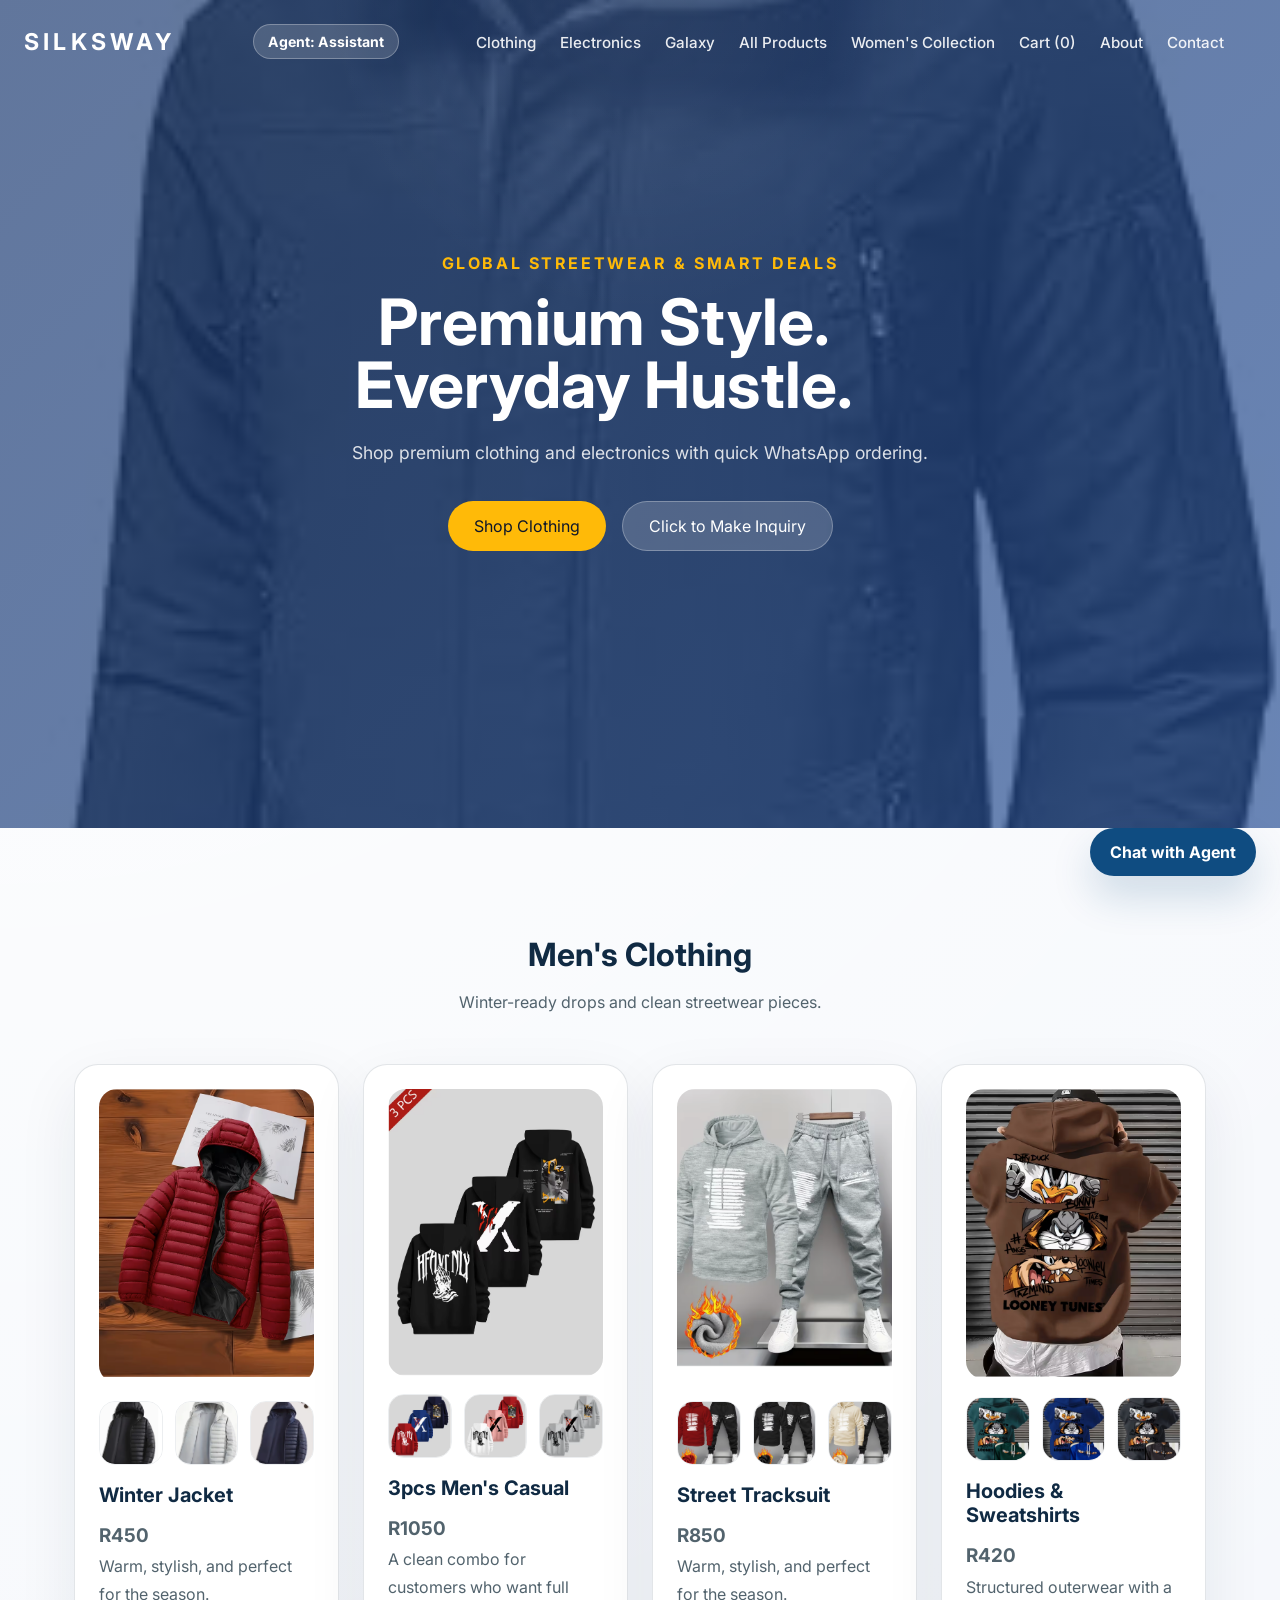
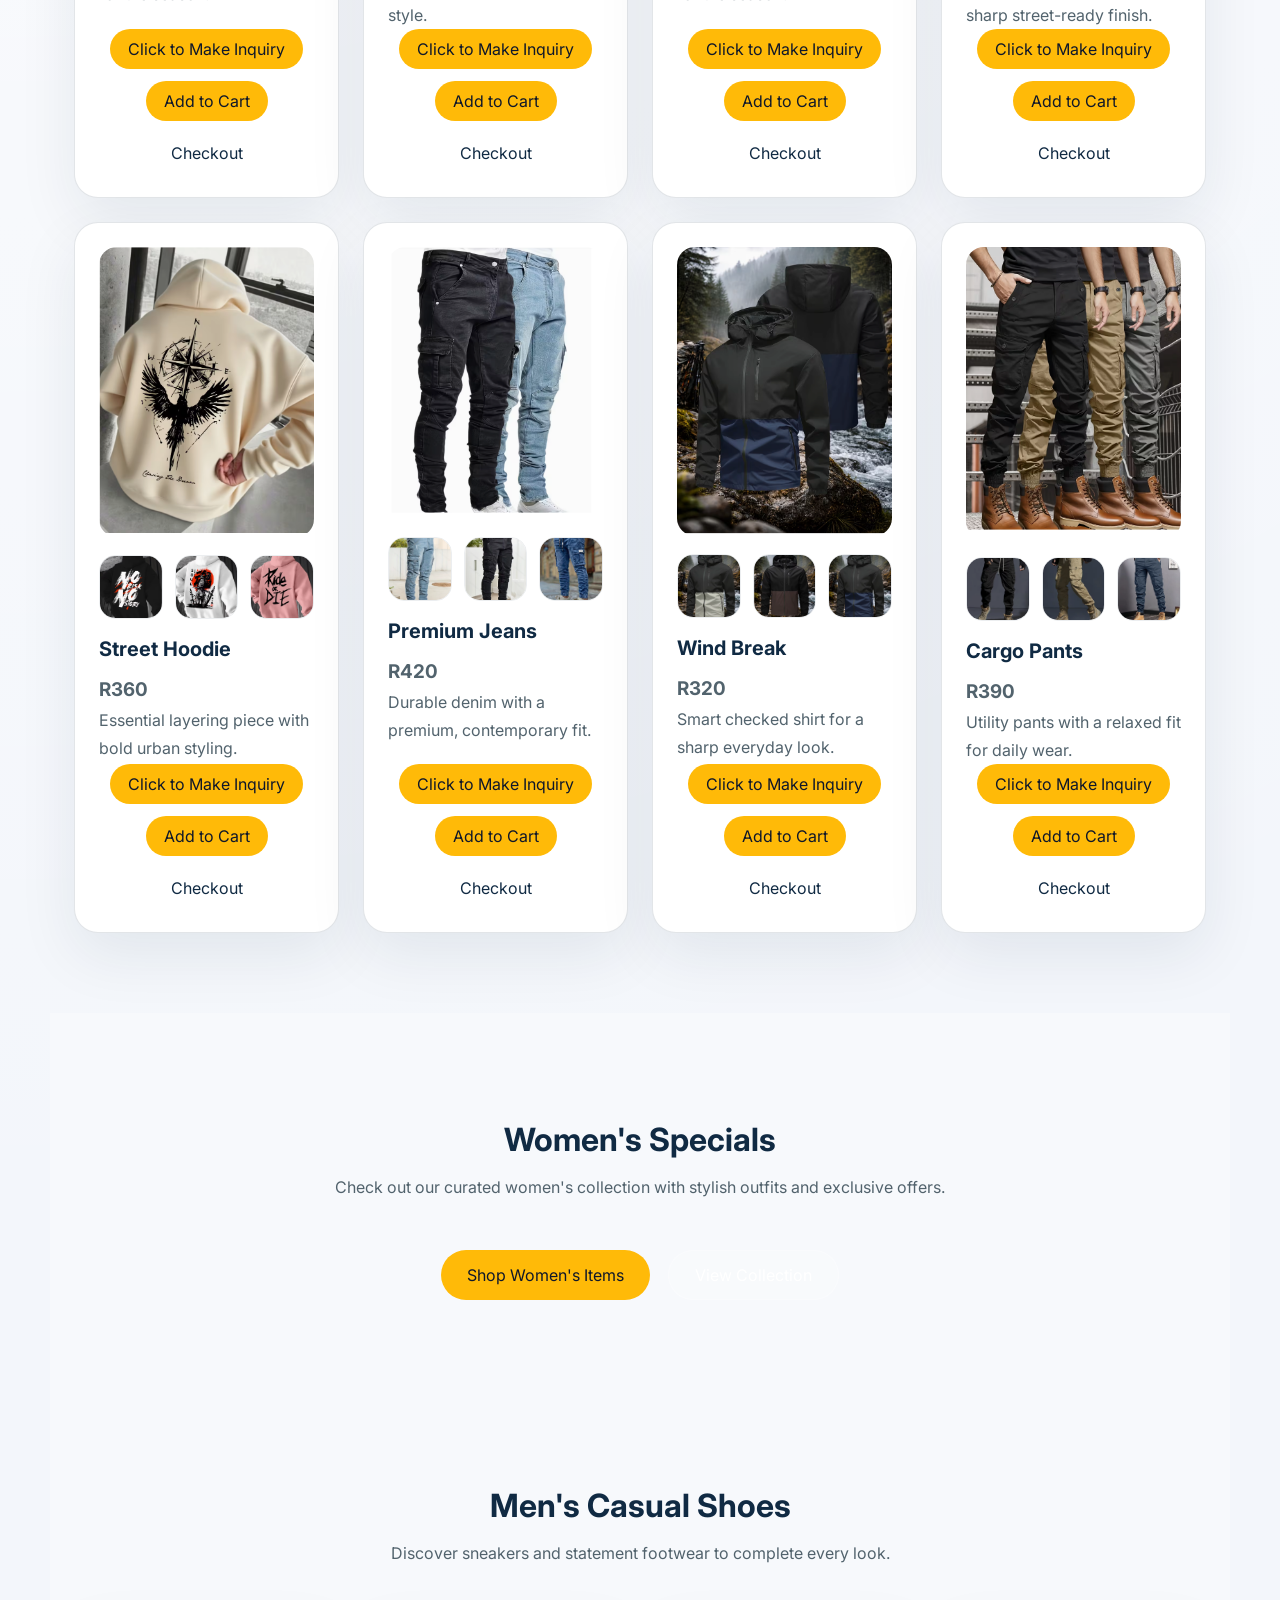
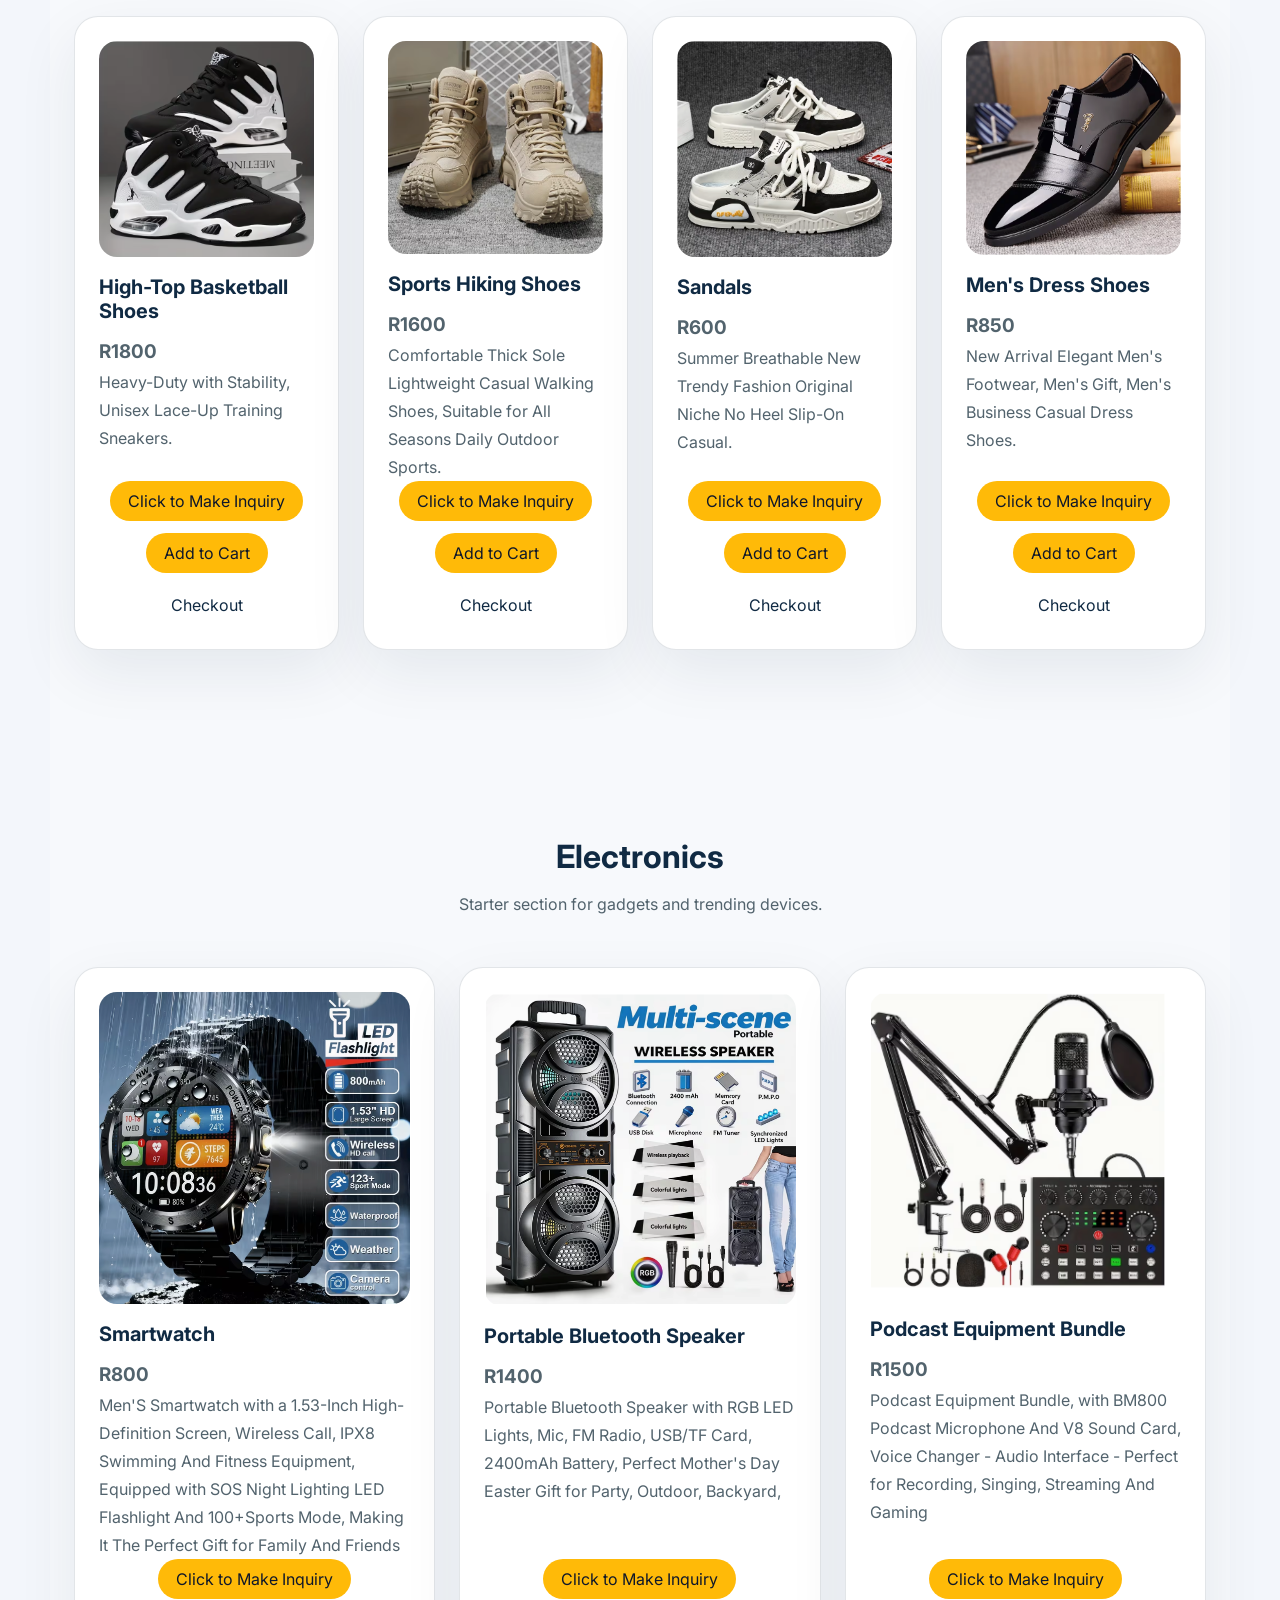
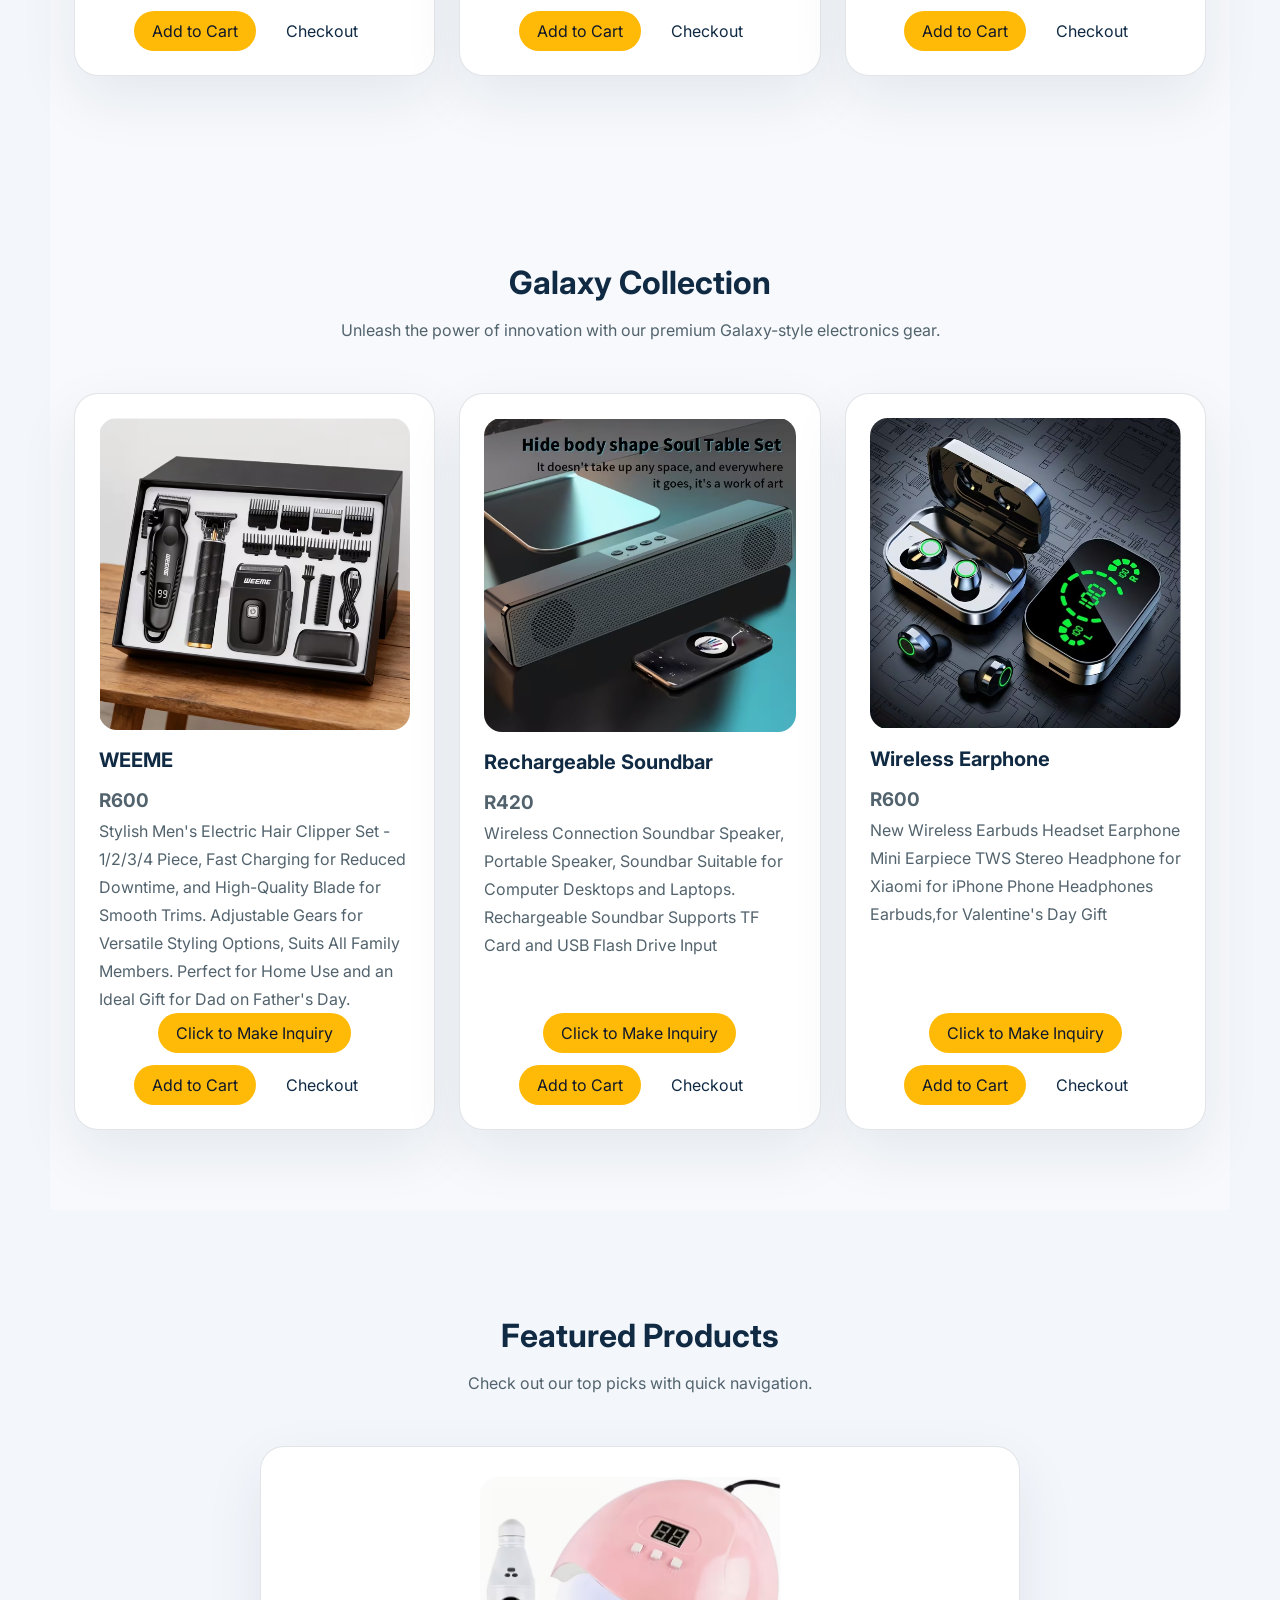
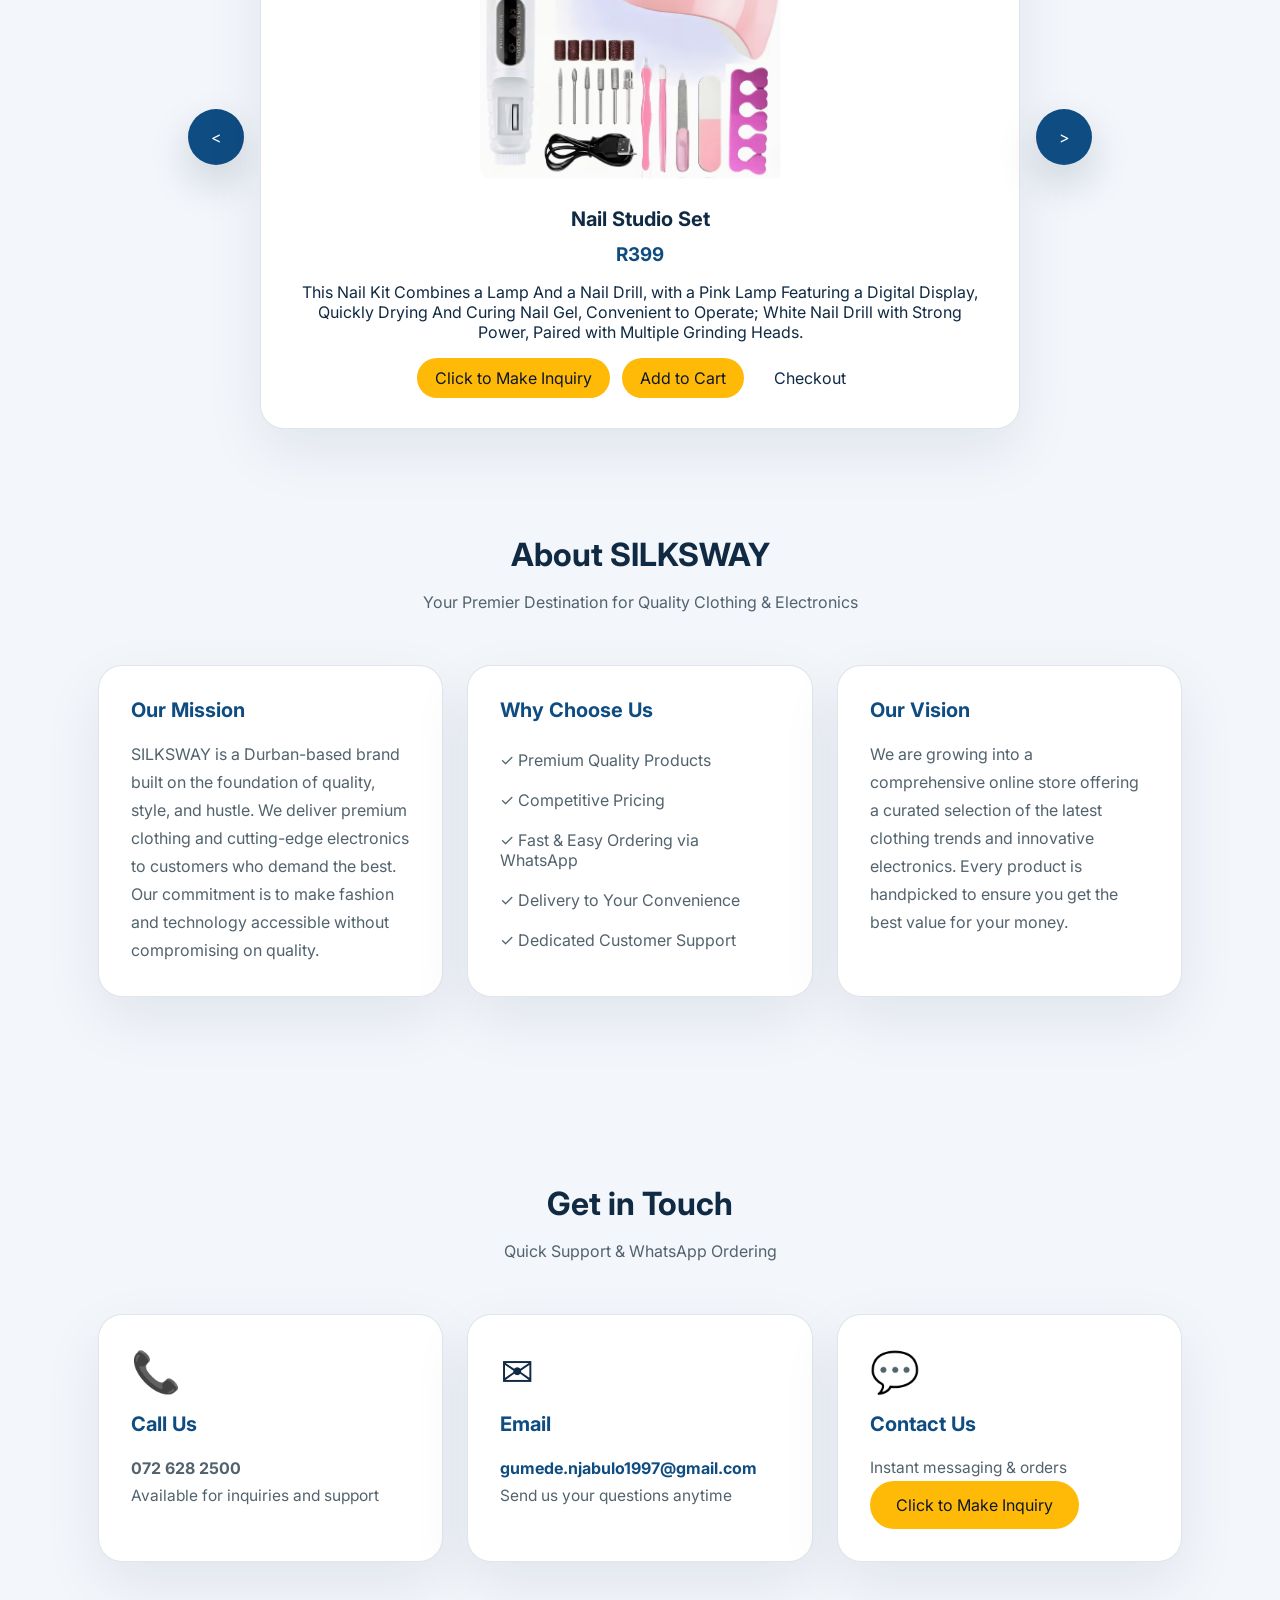
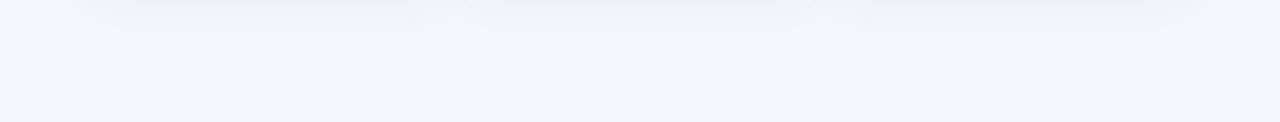
==== index.html @ df09e984 "dd" ====
<!DOCTYPE html>
<html lang="en">
<head>
  <meta charset="UTF-8" />
  <meta name="viewport" content="width=device-width, initial-scale=1.0" />
  <title>SILKSWAY | Clothing & Electronics</title>
  <link rel="stylesheet" href="styles.css" />
  <!-- Optional: Google Fonts for a modern look -->
  <link href="https://fonts.googleapis.com/css2?family=Inter:wght@400;600&display=swap" rel="stylesheet" />
</head>
<body>
<!-- Header / Hero Section -->
<header class="hero">
  <nav class="nav" aria-label="Main Navigation">
    <div class="logo" aria-label="SILKSWAY">SILKSWAY</div>
    <div class="agent-badge">Agent: Assistant</div>
    <button class="hamburger" aria-label="Toggle navigation menu">
      <span class="bar"></span>
      <span class="bar"></span>
      <span class="bar"></span>
    </button>
    <ul class="nav-links">
      <li><a href="#clothing">Clothing</a></li>
      <li><a href="#electronics">Electronics</a></li>
      <li><a href="#galaxy">Galaxy</a></li>
      <li><a href="#products">All Products</a></li>
      <li><a href="women.html">Women's Collection</a></li>
      <li><a href="checkout.html">Cart (<span id="cartNavCount">0</span>)</a></li>
      <li><a href="#about">About</a></li>
      <li><a href="#contact">Contact</a></li>
    </ul>
  </nav>

  <div class="hero-content">
    <p class="tag">Global Streetwear &amp; Smart Deals</p>
    <h1 class="headline">Premium Style. Everyday Hustle.</h1>
    <p class="subheading">
      Shop premium clothing and electronics with quick WhatsApp ordering.
    </p>
    <div class="cta-buttons">
      <a class="btn primary" href="#clothing">Shop Clothing</a>
      <a class="btn secondary" href="inquiry.html?general=true" target="_blank" rel="noopener noreferrer">Click to Make Inquiry</a>
    </div>
  </div>
</header>

  <!-- Clothing Section -->
  <section class="section" id="clothing">
    <div class="section-head">
      <h2>Men's Clothing</h2>
      <p>Winter-ready drops and clean streetwear pieces.</p>
    </div>





    <div class="grid">
      <!-- Product Card 1 -->
      <article class="card">
        <div class="image-gallery">
          <img id="mainImage1" src="img/j1.png" alt="Winter Jacket" class="main-img" />
          <div class="thumbnails">
          <img src="img/j2.png" alt="Thumbnail 2" onmouseenter="setMainImageOnHover('mainImage1', 'img/j2.png')">
          <img src="img/j4.png" alt="Thumbnail 1" onmouseenter="setMainImageOnHover('mainImage1', 'img/j4.png')">
          <img src="img/j3.png" alt="Thumbnail 3" onmouseenter="setMainImageOnHover('mainImage1', 'img/j3.png')">
          </div>
        </div>
        <h3>Winter Jacket</h3>
        <p class="price">R450</p>
        <p>Warm, stylish, and perfect for the season.</p>
        <div class="card-actions">
          <button class="btn primary small" onclick="window.open('inquiry.html?price=450&product=Winter Jacket', '_blank')">Click to Make Inquiry</button>
          <a class="btn pay small" href="checkout.html">Checkout</a>
        </div>
      </article>


      <!-- Product Card 2 -->
      <article class="card">
        <div class="image-gallery">
          <img id="mainImage2" src="img/pc1.png" alt="Winter Jacket" class="main-img" />
          <div class="thumbnails">
           <img src="img/pc2.png" alt="Thumbnail 1" onmouseenter="setMainImageOnHover('mainImage2', 'img/pc2.png')">
          <img src="img/pc3.png" alt="Thumbnail 2" onmouseenter="setMainImageOnHover('mainImage2', 'img/pc3.png')">
          <img src="img/pc4.png" alt="Thumbnail 3" onmouseenter="setMainImageOnHover('mainImage2', 'img/pc4.png')">
          </div>
        </div>
        <h3>3pcs Men's Casual</h3>
        <p class="price">R1050</p>
        <p>A clean combo for customers who want full style.</p>
        <div class="card-actions">
          <button class="btn primary small" onclick="window.open('inquiry.html?price=1050&product=3pcs Men\'s Casual Fashion Streetwear Printed Hooded Sweatshirt', '_blank')">Click to Make Inquiry</button>
          <a class="btn pay small" href="checkout.html">Checkout</a>
        </div>
      </article>



        <!-- Product Card 3 -->
      <article class="card">
        <div class="image-gallery">
          <img id="mainImage3" src="img/17.png" alt="Winter Jacket" class="main-img" />
          <div class="thumbnails">
             <img src="img/18.png" alt="Thumbnail 1" onmouseenter="setMainImageOnHover('mainImage3', 'img/18.png')">
          <img src="img/19.png" alt="Thumbnail 2" onmouseenter="setMainImageOnHover('mainImage3', 'img/19.png')">
          <img src="img/20.png" alt="Thumbnail 3" onmouseenter="setMainImageOnHover('mainImage3', 'img/20.png')">
          </div>
        </div>
        <h3>Street Tracksuit</h3>
        <p class="price">R850</p>
        <p>Warm, stylish, and perfect for the season.</p>
        <div class="card-actions">
          <button class="btn primary small" onclick="window.open('inquiry.html?price=850&product=Street Tracksuit', '_blank')">Click to Make Inquiry</button>
          <a class="btn pay small" href="checkout.html">Checkout</a>
        </div>
      </article>

      <!-- Product Card 4 -->
      <article class="card">
        <div class="image-gallery">
          <img id="mainImage4" src="img/sw1.png" alt="Denim Jacket" class="main-img" />
          <div class="thumbnails">
            <img src="img/sw2.png" alt="Thumbnail 1" onmouseenter="setMainImageOnHover('mainImage4', 'img/sw2.png')">
            <img src="img/sw3.png" alt="Thumbnail 2" onmouseenter="setMainImageOnHover('mainImage4', 'img/sw3.png')">
            <img src="img/sw4.png" alt="Thumbnail 3" onmouseenter="setMainImageOnHover('mainImage4', 'img/sw4.png')">
          </div>
        </div>
        <h3>Hoodies & Sweatshirts</h3>
        <p class="price">R420</p>
        <p>Structured outerwear with a sharp street-ready finish.</p>
        <div class="card-actions">
          <button class="btn primary small" onclick="window.open('inquiry.html?price=420&product=Hoodies & Sweatshirts', '_blank')">Click to Make Inquiry</button>
          <a class="btn pay small" href="checkout.html">Checkout</a>
        </div>
      </article>

      <!-- Product Card 5 -->
      <article class="card">
        <div class="image-gallery">
          <img id="mainImage5" src="img/die1.png" alt="Street Hoodie" class="main-img" />
          <div class="thumbnails">
            <img src="img/die2.png" alt="Thumbnail 1" onmouseenter="setMainImageOnHover('mainImage5', 'img/die2.png')">
            <img src="img/die3.png" alt="Thumbnail 2" onmouseenter="setMainImageOnHover('mainImage5', 'img/die3.png')">
            <img src="img/die4.png" alt="Thumbnail 3" onmouseenter="setMainImageOnHover('mainImage5', 'img/die4.png')">
          </div>
        </div>
        <h3>Street Hoodie</h3>
        <p class="price">R360</p>
        <p>Essential layering piece with bold urban styling.</p>
        <div class="card-actions">
          <button class="btn primary small" onclick="window.open('inquiry.html?price=360&product=Street Hoodie', '_blank')">Click to Make Inquiry</button>
          <a class="btn pay small" href="checkout.html">Checkout</a>
        </div>
      </article>

      <!-- Product Card 6 -->
      <article class="card">
        <div class="image-gallery">
          <img id="mainImage6" src="img/p1.png" alt="Premium Jeans" class="main-img" />
          <div class="thumbnails">
            <img src="img/p2.png" alt="Thumbnail 1" onmouseenter="setMainImageOnHover('mainImage6', 'img/p2.png')">
            <img src="img/p3.png" alt="Thumbnail 2" onmouseenter="setMainImageOnHover('mainImage6', 'img/p3.png')">
            <img src="img/p4.png" alt="Thumbnail 3" onmouseenter="setMainImageOnHover('mainImage6', 'img/p4.png')">
          </div>
        </div>
        <h3>Premium Jeans</h3>
        <p class="price">R420</p>
        <p>Durable denim with a premium, contemporary fit.</p>
        <div class="card-actions">
          <button class="btn primary small" onclick="window.open('inquiry.html?price=420&product=Premium Jeans', '_blank')">Click to Make Inquiry</button>
          <a class="btn pay small" href="checkout.html">Checkout</a>
        </div>
      </article>

      <!-- Product Card 7 -->
      <article class="card">
        <div class="image-gallery">
          <img id="mainImage7" src="img/wind1.png" alt="Checked Shirt" class="main-img" />
          <div class="thumbnails">
            <img src="img/wind2.png" alt="Thumbnail 1" onmouseenter="setMainImageOnHover('mainImage7', 'img/wind2.png')">
            <img src="img/wind3.png" alt="Thumbnail 2" onmouseenter="setMainImageOnHover('mainImage7', 'img/wind3.png')">
            <img src="img/wind4.png" alt="Thumbnail 3" onmouseenter="setMainImageOnHover('mainImage7', 'img/wind4.png')">
          </div>
        </div>
        <h3>Wind Break</h3>
        <p class="price">R320</p>
        <p>Smart checked shirt for a sharp everyday look.</p>
        <div class="card-actions">
          <button class="btn primary small" onclick="window.open('inquiry.html?price=320&product=Checked Shirt', '_blank')">Click to Make Inquiry</button>
          <a class="btn pay small" href="checkout.html">Checkout</a>
        </div>
      </article>

      <!-- Product Card 8 -->
      <article class="card">
        <div class="image-gallery">
          <img id="mainImage8" src="img/c1.png" alt="Cargo Pants" class="main-img" />
          <div class="thumbnails">
            <img src="img/c2.png" alt="Thumbnail 1" onmouseenter="setMainImageOnHover('mainImage8', 'img/c2.png')">
            <img src="img/c3.png" alt="Thumbnail 2" onmouseenter="setMainImageOnHover('mainImage8', 'img/c3.png')">
            <img src="img/c4.png" alt="Thumbnail 3" onmouseenter="setMainImageOnHover('mainImage8', 'img/c4.png')">
          </div>
        </div>
        <h3>Cargo Pants</h3>
        <p class="price">R390</p>
        <p>Utility pants with a relaxed fit for daily wear.</p>
        <div class="card-actions">
          <button class="btn primary small" onclick="window.open('inquiry.html?price=390&product=Cargo Pants', '_blank')">Click to Make Inquiry</button>
          <a class="btn pay small" href="checkout.html">Checkout</a>
        </div>
      </article>
  </section>







  <section class="section alt" id="women-special">
    <div class="section-head">
      <h2>Women's Specials</h2>
      <p>Check out our curated women's collection with stylish outfits and exclusive offers.</p>
    </div>
    <div class="card-actions" style="justify-content:center; gap:18px;">
      <a class="btn primary" href="women.html">Shop Women's Items</a>
      <a class="btn secondary" href="women.html">View Collection</a>
    </div>
  </section>




  <section class="section alt Men's Casual Shoes-section" id="Men's Casual Shoes">
    <div class="section-head">
      <h2>Men's Casual Shoes</h2>
      <p>Discover sneakers and statement footwear to complete every look.</p>
    </div>

    <div class="grid shoes-grid">
      <article class="card">
        <div class="image-gallery">
          <img src="img/b1.png" alt="High-Top Basketball Shoes" class="main-img" />
        </div>
        <h3>High-Top Basketball Shoes</h3>
        <p class="price">R1800</p>
        <p>Heavy-Duty with Stability, Unisex Lace-Up Training Sneakers.</p>
        <div class="card-actions">
          <button class="btn primary small" onclick="window.open('inquiry.html?price=1800&product=High-Top Basketball Shoes', '_blank')">Click to Make Inquiry</button>
          <a class="btn pay small" href="checkout.html">Checkout</a>
        </div>
      </article>


      

      <article class="card">
        <div class="image-gallery">
          <img src="img/b2.png" alt="Sports Hiking Shoes" class="main-img" />
        </div>
        <h3>Sports Hiking Shoes</h3>
        <p class="price">R1600</p>
        <p>Comfortable Thick Sole Lightweight Casual Walking Shoes, Suitable for All Seasons Daily Outdoor Sports.</p>
        <div class="card-actions">
          <button class="btn primary small" onclick="window.open('inquiry.html?price=1600&product=Sports Hiking Shoes', '_blank')">Click to Make Inquiry</button>
          <a class="btn pay small" href="checkout.html">Checkout</a>
        </div>
      </article>

      <article class="card">
        <div class="image-gallery">
          <img src="img/b4.png" alt="Sandals" class="main-img" />
        </div>
        <h3>Sandals</h3>
        <p class="price">R600</p>
        <p>Summer Breathable New Trendy Fashion Original Niche No Heel Slip-On Casual.</p>
        <div class="card-actions">
          <button class="btn primary small" onclick="window.open('inquiry.html?price=600&product=Sandals', '_blank')">Click to Make Inquiry</button>
          <a class="btn pay small" href="checkout.html">Checkout</a>
        </div>
      </article>

      <article class="card">
        <div class="image-gallery">
          <img src="img/b5.png" alt="Men's Dress Shoes" class="main-img" />
        </div>
        <h3>Men's Dress Shoes</h3>
        <p class="price">R850</p>
        <p>New Arrival Elegant Men's Footwear, Men's Gift, Men's Business Casual Dress Shoes.</p>
        <div class="card-actions">
          <button class="btn primary small" onclick="window.open('inquiry.html?price=850&product=Mens Dress Shoes', '_blank')">Click to Make Inquiry</button>
          <a class="btn pay small" href="checkout.html">Checkout</a>
        </div>
      </article>
    </div>
  </section>



  <!-- Electronics Section -->
  <section class="section alt" id="electronics">
    <div class="section-head">
      <h2>Electronics</h2>
      <p>Starter section for gadgets and trending devices.</p>
    </div>


    
    <div class="grid">
      <!-- Card 1 -->
      <article class="card">
        <div class="image" role="button" aria-label="Smart Watch" onclick="openModal('img/watch.jpg')">
          <img src="img/53.png" alt="Smart Watch" />
        </div>
        <h3>Smartwatch </h3>
        <p class="price">R800</p>
        <p>Men'S Smartwatch with a 1.53-Inch High-Definition Screen, Wireless Call, IPX8 Swimming And Fitness Equipment, Equipped with SOS Night Lighting LED Flashlight And 100+Sports Mode, Making It The Perfect Gift for Family And Friends</p>
        <div class="card-actions">
          <button class="btn primary small" onclick="window.open('inquiry.html?price=800&product=Smartwatch', '_blank')">Click to Make Inquiry</button>
          <a class="btn pay small" href="checkout.html">Checkout</a>
        </div>
      </article>



      <!-- Card 2 -->
      <article class="card">
        <div class="image" role="button" aria-label="Bluetooth Speaker" onclick="openModal('img/speaker.jpg')">
          <img src="img/54.png" alt="Bluetooth Speaker" />
        </div>
        <h3>Portable Bluetooth Speaker</h3>
        <p class="price">R1400</p>
        <p>Portable Bluetooth Speaker with RGB LED Lights, Mic, FM Radio, USB/TF Card, 2400mAh Battery, Perfect Mother's Day Easter Gift for Party, Outdoor, Backyard,</p>
        <div class="card-actions">
          <button class="btn primary small" onclick="window.open('inquiry.html?price=1400&product=Portable Bluetooth Speaker', '_blank')">Click to Make Inquiry</button>
          <a class="btn pay small" href="checkout.html">Checkout</a>
        </div>
      </article>


      <!-- Card 3 -->
      <article class="card">
        <div class="image" role="button" aria-label="Wireless Earbuds" onclick="openModal('img/earbuds.jpg')">
          <img src="img/55.png" alt="Wireless Earbuds" />
        </div>
        <h3>Podcast Equipment Bundle</h3>
        <p class="price">R1500</p>
        <p>Podcast Equipment Bundle, with BM800 Podcast Microphone And V8 Sound Card, Voice Changer - Audio Interface - Perfect for Recording, Singing, Streaming And Gaming</p>
        <div class="card-actions">
          <button class="btn primary small" onclick="window.open('inquiry.html?price=1500&product=Podcast Equipment Bundle', '_blank')">Click to Make Inquiry</button>
          <a class="btn pay small" href="checkout.html">Checkout</a>
        </div>
      </article>


    </div>

  </section>




  


  <!-- Galaxy Section -->
  <section class="section alt" id="galaxy">
    <div class="section-head">
      <h2>Galaxy Collection</h2>
      <p>Unleash the power of innovation with our premium Galaxy-style electronics gear.</p>
    </div>


    <div class="grid">
      <article class="card">
        <div class="image" role="button" aria-label="Galaxy Hoodie" onclick="openModal('img/aa.jpg')">
          <img src="img/50.png" alt="Galaxy Hoodie" />
        </div>
        <h3>WEEME</h3>
        <p class="price">R600</p>
        <p>Stylish Men's Electric Hair Clipper Set - 1/2/3/4 Piece, Fast Charging for Reduced Downtime, and High-Quality Blade for Smooth Trims. Adjustable Gears for Versatile Styling Options, Suits All Family Members. Perfect for Home Use and an Ideal Gift for Dad on Father's Day.</p>
        <div class="card-actions">
          <button class="btn primary small" onclick="window.open('inquiry.html?price=600&product=WEEME', '_blank')">Click to Make Inquiry</button>
          <a class="btn pay small" href="checkout.html">Checkout</a>
        </div>
      </article>




      <article class="card">
        <div class="image" role="button" aria-label="Galaxy T-Shirt" onclick="openModal('img/j.jpg')">
          <img src="img/51.png" alt="Galaxy T-Shirt" />
        </div>
        <h3>Rechargeable Soundbar</h3>
        <p class="price">R420</p>
        <p>Wireless Connection Soundbar Speaker, Portable Speaker, Soundbar Suitable for Computer Desktops and Laptops. Rechargeable Soundbar Supports TF Card and USB Flash Drive Input</p>
        <div class="card-actions">
          <button class="btn primary small" onclick="window.open('inquiry.html?price=420&product=Rechargeable Soundbar', '_blank')">Click to Make Inquiry</button>
          <a class="btn pay small" href="checkout.html">Checkout</a>
        </div>
      </article>





      <article class="card">
        <div class="image" role="button" aria-label="Galaxy Cap" onclick="openModal('img/cc.jpg')">
          <img src="img/52.png" alt="Galaxy Cap" />
        </div>
        <h3>Wireless Earphone</h3>
        <p class="price">R600</p>
        <p>New Wireless Earbuds Headset Earphone Mini Earpiece TWS Stereo Headphone for Xiaomi for iPhone Phone Headphones Earbuds,for Valentine's Day Gift</p>
        <div class="card-actions">
          <button class="btn primary small" onclick="window.open('inquiry.html?price=600&product=Wireless Earphone', '_blank')">Click to Make Inquiry</button>
          <a class="btn pay small" href="checkout.html">Checkout</a>
        </div>
      </article>
    </div>
  </section>




  <!-- Featured Products Section -->
  <section class="section" id="products">
    <div class="section-head">
      <h2>Featured Products</h2>
      <p>Check out our top picks with quick navigation.</p>
    </div>

    <div class="carousel">
      <button class="prev-btn">&lt;</button>
      <div class="carousel-container">
        <!-- Product 1 -->
        <div class="carousel-content" data-index="0">
          <img src="img/f1.png" alt="Nail Studio Set" /> 
          <h3>Nail Studio Set</h3>
          <p class="price">R399</p>
          <p>This Nail Kit Combines a Lamp And a Nail Drill, with a Pink Lamp Featuring a Digital Display, Quickly Drying And Curing Nail Gel, Convenient to Operate; White Nail Drill with Strong Power, Paired with Multiple Grinding Heads.</p>
          <div class="card-actions">
            <button class="btn primary small" onclick="window.open('inquiry.html?price=399&product=Nail Studio Set', '_blank')">Click to Make Inquiry</button>
            <button class="btn secondary small add-cart" onclick="addToCart('Nail Studio Set', '399')">Add to Cart</button>
            <a class="btn pay small" href="checkout.html">Checkout</a>
          </div>
        </div>



        <!-- Product 2 -->
        <div class="carousel-content" data-index="1" style="display:none;">
          <img src="img/f2.png" alt="Vlogging Kit" /> 
          <h3>Vlogging Kit</h3>
          <p class="price">R399</p>
          <p>For iPhone, Android with Tripod, 36 LED Light, YouTube Starter Kit with Mini Microphone for Live Stream, Video Calls, Vlogging, YouTube, Instagram TikTok.</p>
          <div class="card-actions">
            <button class="btn primary small" onclick="window.open('inquiry.html?price=399&product=Vlogging Kit', '_blank')">Click to Make Inquiry</button>
            <button class="btn secondary small add-cart" onclick="addToCart('Vlogging Kit', '399')">Add to Cart</button>
            <a class="btn pay small" href="checkout.html">Checkout</a>
          </div>
        </div>




        <!-- Product 3 -->
        <div class="carousel-content" data-index="2" style="display:none;">
          <img src="img/f3.png" alt="Fog Machine" /> 
          <h3>Fog Machine</h3>
          <p class="price">R4500</p>
          <p>600W Professional Fog Machine with LED Spot Light Suitable for Parties, Concerts, Events - High Output Low Voltage Stage Effects Unit, Remote Control Included, Compatible for Theater & Events (No Color)</p>
          <div class="card-actions">
            <button class="btn primary small" onclick="window.open('inquiry.html?price=4500&product=Fog Machine', '_blank')">Click to Make Inquiry</button>
            <button class="btn secondary small add-cart" onclick="addToCart('Fog Machine', '4500')">Add to Cart</button>
            <a class="btn pay small" href="checkout.html">Checkout</a>
          </div>
        </div>


        <!-- Product 4 -->
        <div class="carousel-content" data-index="3" style="display:none;">
          <img src="img/f4.png" alt="VR Helmet" /> 
          <h3>VR Helmet</h3>
          <p class="price">R800</p>
          <p>VR Headset: Mobile Virtual Reality 3D Glasses with Phone Lenses for iPhone & Android Smartphones - Premium VR Helmet, Immersive 3D Experience.</p>
          <div class="card-actions">
            <button class="btn primary small" onclick="window.open('inquiry.html?price=800&product=VR Helmet', '_blank')">Click to Make Inquiry</button>
            <button class="btn secondary small add-cart" onclick="addToCart('VR Helmet', '800')">Add to Cart</button>
            <a class="btn pay small" href="checkout.html">Checkout</a>
          </div>
        </div>

        <!-- Product 5 -->
        <div class="carousel-content" data-index="4" style="display:none;">
          <img src="img/f5.png" alt="Portable Protein Shaker Cup" /> 
          <h3>Portable Protein Shaker Cup</h3>
          <p class="price">R550</p>
          <p>Portable Protein Shaker Cup - Durable PP Material, Ideal for Gym & Outdoor Fitness Enthusiasts, Shaking Cup, Milkshake Maker</p>
          <div class="card-actions">
            <button class="btn primary small" onclick="window.open('inquiry.html?price=550&product=Portable Protein Shaker Cup', '_blank')">Click to Make Inquiry</button>
            <button class="btn secondary small add-cart" onclick="addToCart('Portable Protein Shaker Cup', '550')">Add to Cart</button>
            <a class="btn pay small" href="checkout.html">Checkout</a>
          </div>
        </div>


        <!-- Product 6 -->
        <div class="carousel-content" data-index="5" style="display:none;">
          <img src="img/f6.png" alt="iPhone Case" /> 
          <h3>iPhone Case</h3>
          <p class="price">R350</p>
          <p>1pc Minimalist Letter Collage Frame Soft Phone Case Compatible with Iphone 17 16 15 14 13 12 11 Pro Max AIR 14 15 16E Plus XS XR X 8 7 SE 2020</p>
          <div class="card-actions">
            <button class="btn primary small" onclick="window.open('inquiry.html?price=350&product=iPhone Case', '_blank')">Click to Make Inquiry</button>
            <button class="btn secondary small add-cart" onclick="addToCart('iPhone Case', '350')">Add to Cart</button>
            <a class="btn pay small" href="checkout.html">Checkout</a>
          </div>
        </div>



        <!-- Product 7 -->
        <div class="carousel-content" data-index="6" style="display:none;">
          <img src="img/f7.png" alt="Balaclava" /> 
          <h3>Balaclava</h3>
          <p class="price">R250</p>
          <p>Breathable Mesh Balaclava Camouflage Bike Mask.</p>
          <div class="card-actions">
            <button class="btn primary small" onclick="window.open('inquiry.html?price=250&product=Balaclava', '_blank')">Click to Make Inquiry</button>
            <button class="btn secondary small add-cart" onclick="addToCart('Balaclava', '250')">Add to Cart</button>
            <a class="btn pay small" href="checkout.html">Checkout</a>
          </div>
        </div>



        <!-- Product 8 -->
        <div class="carousel-content" data-index="7" style="display:none;">
          <img src="img/f8.png" alt="Small Square Chest Bag, " /> 
          <h3>Small Square Chest Bag, </h3>
          <p class="price">R250</p>
          <p>Crossbody Bag, Men'S Waist Pack, Shoulder Bag, Running Bag, Night Run Bag, Riding Bag, Fashion Solid Color Easy Versatile Cartoon Print Graffiti Hip-Hop Sports Street Business Casual Easy Bag Travel Vacation Essen.</p>
          <div class="card-actions">
            <button class="btn primary small" onclick="window.open('inquiry.html?price=250&product=Small Square Chest Bag, ', '_blank')">Click to Make Inquiry</button>
            <button class="btn secondary small add-cart" onclick="addToCart('Small Square Chest Bag, ', '250')">Add to Cart</button>
            <a class="btn pay small" href="checkout.html">Checkout</a>
          </div>
        </div>



        <!-- Product 9 -->
        <div class="carousel-content" data-index="8" style="display:none;">
          <img src="img/f9.png" alt="Black Tactical Chest" /> 
          <h3>Black Tactical Chest</h3>
          <p class="price">R600</p>
          <p>Features Adjustable Straps, Various Pockets, Perfect for Running, Hiking, Sports, And Workouts, Safe Storage Compartment | Stylish Black Design | Sturdy Zippered Pockets.</p>
          <div class="card-actions">
            <button class="btn primary small" onclick="window.open('inquiry.html?price=600&product=Black Tactical Chest', '_blank')">Click to Make Inquiry</button>
            <button class="btn secondary small add-cart" onclick="addToCart('Black Tactical Chest', '600')">Add to Cart</button>
            <a class="btn pay small" href="checkout.html">Checkout</a>
          </div>
        </div>





        <!-- Product 10 -->
        <div class="carousel-content" data-index="9" style="display:none;">
          <img src="img/f10.png" alt="Jeans" /> 
          <h3>hats</h3>
          <p class="price">R900</p>
          <p>A Stylish, Brimless with a Vintage Japanese Artistic Design, Featuring Washed, Holes, And Elegant Lettering.</p>
          <div class="card-actions">
            <button class="btn primary small" onclick="window.open('inquiry.html?price=900&product=hats', '_blank')">Click to Make Inquiry</button>
            <button class="btn secondary small add-cart" onclick="addToCart('hats', '900')">Add to Cart</button>
            <a class="btn pay small" href="checkout.html">Checkout</a>
          </div>
        </div>




        <!-- Product 11 -->
        <div class="carousel-content" data-index="10" style="display:none;">
          <img src="img/f11.png" alt="Cap Head Scarf" /> 
          <h3>Cap Head Scarf</h3>
          <p class="price">R250</p>
          <p>Quick Dry Cycling Cap Head Scarf, Hippie Punk Distressed Love Pattern Pirate Cap For Running Outdoor Sports.</p>
          <div class="card-actions">
            <button class="btn primary small" onclick="window.open('inquiry.html?price=250&product=Cap Head Scarf', '_blank')">Click to Make Inquiry</button>
            <button class="btn secondary small add-cart" onclick="addToCart('Cap Head Scarf', '250')">Add to Cart</button>
            <a class="btn pay small" href="checkout.html">Checkout</a>
          </div>
        </div>


        <!-- Product 12 -->
        <div class="carousel-content" data-index="11" style="display:none;">
          <img src="img/f12.png" alt="Fashion Glasses" /> 
          <h3>Fashion Glasses</h3>
          <p class="price">R250</p>
          <p>Unisex Steampunk Fashion Glasses Retro Metal Spring Decoration Round Large Frame Women'S Glasses Men'S Cool Black Hip Hop Party Glasses.</p>
          <div class="card-actions">
            <button class="btn primary small" onclick="window.open('inquiry.html?price=250&product=Fashion Glasses', '_blank')">Click to Make Inquiry</button>
            <button class="btn secondary small add-cart" onclick="addToCart('Fashion Glasses', '250')">Add to Cart</button>
            <a class="btn pay small" href="checkout.html">Checkout</a>
          </div>
        </div>


        <!-- Product 13 -->
        <div class="carousel-content" data-index="12" style="display:none;">
          <img src="img/f13.png" alt="Shorts" /> 
          <h3>Men's Watch</h3>
          <p class="price">R600</p>
          <p>1pc New Hand Sewn Men's Watch, Sporty and Casual, Exquisite Design, Suitable for Gifting to Boyfriends, Easy to Match, Available in Multiple Colors.</p>
          <div class="card-actions">
            <button class="btn primary small" onclick="window.open('inquiry.html?price=600&product=Men\'s Watch', '_blank')">Click to Make Inquiry</button>
            <button class="btn secondary small add-cart" onclick="addToCart('Men\'s Watch', '600')">Add to Cart</button>
            <a class="btn pay small" href="checkout.html">Checkout</a>
          </div>
        </div>
        <!-- Product 14 -->

      </div>
      <button class="next-btn">&gt;</button>
    </div>

    





  

  <!-- About Section -->
  <section class="section" id="about">
    <div class="section-head">
      <h2>About SILKSWAY</h2>
      <p>Your Premier Destination for Quality Clothing & Electronics</p>
    </div>
    <div class="about-content">
      <div class="about-box">
        <h3>Our Mission</h3>
        <p>SILKSWAY is a Durban-based brand built on the foundation of quality, style, and hustle. We deliver premium clothing and cutting-edge electronics to customers who demand the best. Our commitment is to make fashion and technology accessible without compromising on quality.</p>
      </div>
      <div class="about-box">
        <h3>Why Choose Us</h3>
        <ul class="about-list">
          <li>✓ Premium Quality Products</li>
          <li>✓ Competitive Pricing</li>
          <li>✓ Fast & Easy Ordering via WhatsApp</li>
          <li>✓ Delivery to Your Convenience</li>
          <li>✓ Dedicated Customer Support</li>
        </ul>
      </div>
      <div class="about-box">
        <h3>Our Vision</h3>
        <p>We are growing into a comprehensive online store offering a curated selection of the latest clothing trends and innovative electronics. Every product is handpicked to ensure you get the best value for your money.</p>
      </div>
    </div>
  </section>

  <!-- Contact Section -->
  <section class="section contact" id="contact">
    <div class="section-head">
      <h2>Get in Touch</h2>
      <p>Quick Support & WhatsApp Ordering</p>
    </div>
    <div class="contact-content">
      <div class="contact-box">
        <div class="contact-icon">📞</div>
        <h3>Call Us</h3>
        <p class="contact-detail">072 628 2500</p>
        <p class="contact-desc">Available for inquiries and support</p>
      </div>
      <div class="contact-box">
        <div class="contact-icon">✉️</div>
        <h3>Email</h3>
        <p class="contact-detail"><a href="mailto:gumede.njabulo1997@gmail.com">gumede.njabulo1997@gmail.com</a></p>
        <p class="contact-desc">Send us your questions anytime</p>
      </div>
      <div class="contact-box">
        <div class="contact-icon">💬</div>
        <h3>Contact Us</h3>
        <p class="contact-desc">Instant messaging & orders</p>
        <a class="btn primary" href="inquiry.html" target="_blank" rel="noopener noreferrer">Click to Make Inquiry</a>
      </div>
    </div>
  </section>

  <!-- Payment Modal -->
  <div id="paymentModal" class="modal hidden" role="dialog" aria-modal="true" aria-labelledby="paymentModalLabel">
    <div class="modal-card">
      <h3 id="paymentModalLabel">Payment Setup Placeholder</h3>
      <p id="paymentText"></p>
      <p>This button is ready for PayFast, EFT, or Cash on Delivery integration. We can connect the real payment gateway next.</p>
      <button class="btn secondary small" onclick="closePaymentInfo()">Close</button>
    </div>
  </div>

  <script src="script.js"></script>
  <div class="chat-widget" aria-label="Agent chat">
    <button type="button" class="chat-toggle-btn" aria-label="Open chat with assistant">Chat with Agent</button>
    <div class="chat-panel hidden" role="dialog" aria-modal="true" aria-label="Assistant chat">
      <div class="chat-header">
        <div>
          <span class="chat-title">Agent: Assistant</span>
          <span class="chat-subtitle">Ask me about the store, products, orders, or payment.</span>
        </div>
        <button type="button" class="chat-close-btn" aria-label="Close chat">×</button>
      </div>
      <div class="chat-messages" id="chatMessages" role="log" aria-live="polite"></div>
      <form id="chatForm" class="chat-form">
        <input id="chatInput" class="chat-input" type="text" placeholder="Ask the assistant..." aria-label="Type a message" required />
        <button type="submit" class="btn primary chat-send-btn">Send</button>
      </form>
    </div>
  </div>
</body>
</html>
---- styles.css ----
@import url('https://fonts.googleapis.com/css2?family=Inter:wght@400;500;600;700&display=swap');

:root {
  color-scheme: light;
  font-family: 'Inter', system-ui, sans-serif;
  color: #102a43;
  background: #f3f6fb;
  --surface: #ffffff;
  --surface-muted: #f7f9fc;
  --text-primary: #102a43;
  --text-secondary: #52636d;
  --accent: #0f4c81;
  --accent-soft: #eaf3ff;
  --accent-strong: #ffba08;
  --border: rgba(16, 42, 67, 0.12);
  --radius: 24px;
  --shadow: 0 22px 60px rgba(16, 42, 67, 0.08);
}

* {
  box-sizing: border-box;
}

html {
  scroll-behavior: smooth;
}

body {
  margin: 0;
  min-height: 100vh;
  font-family: inherit;
  color: var(--text-primary);
  background: radial-gradient(circle at top left, rgba(255, 255, 255, 0.9), transparent 35%), #f3f6fb;
}

img {
  display: block;
  max-width: 100%;
}

a {
  color: inherit;
  text-decoration: none;
}

button,
input,
select,
textarea {
  font: inherit;
}

header.hero {
  position: relative;
  min-height: 92vh;
  display: flex;
  align-items: center;
  justify-content: center;
  padding: 40px 24px 80px;
  background: linear-gradient(180deg, rgba(15, 32, 71, 0.82), rgba(15, 32, 71, 0.72)), url('img/aa.jpg') center/cover no-repeat;
  color: #fff;
}

header.hero::before {
  content: '';
  position: absolute;
  inset: 0;
  background: radial-gradient(circle at top center, rgba(255, 255, 255, 0.08), transparent 30%);
}

nav.nav {
  position: absolute;
  inset: 24px auto auto 24px;
  display: flex;
  justify-content: space-between;
  align-items: center;
  width: calc(100% - 48px);
  max-width: 1200px;
  z-index: 2;
}

.logo {
  font-size: 1.45rem;
  font-weight: 700;
  letter-spacing: 0.18em;
  text-transform: uppercase;
  color: #fff;
}

.agent-badge {
  display: inline-flex;
  align-items: center;
  gap: 0.5rem;
  padding: 8px 14px;
  border-radius: 999px;
  background: rgba(255, 255, 255, 0.16);
  color: #fff;
  font-size: 0.88rem;
  font-weight: 700;
  border: 1px solid rgba(255, 255, 255, 0.28);
}

.agent-badge.light {
  background: #fff;
  color: #102a43;
  border-color: rgba(16, 42, 67, 0.12);
}

.chat-widget {
  position: fixed;
  right: 24px;
  bottom: 24px;
  z-index: 9999;
  font-family: inherit;
}

.chat-toggle-btn {
  border: none;
  border-radius: 999px;
  padding: 14px 20px;
  background: #0f4c81;
  color: #fff;
  font-weight: 700;
  cursor: pointer;
  box-shadow: 0 20px 40px rgba(15, 76, 129, 0.18);
}

.chat-panel {
  display: flex;
  flex-direction: column;
  width: min(360px, 100vw);
  max-height: 520px;
  border-radius: 24px;
  background: rgba(255, 255, 255, 0.98);
  box-shadow: 0 32px 90px rgba(16, 42, 67, 0.16);
  overflow: hidden;
  margin-top: 14px;
}

.chat-panel.hidden {
  display: none;
}

.chat-header {
  display: flex;
  justify-content: space-between;
  align-items: center;
  gap: 12px;
  padding: 16px 18px;
  background: #102a43;
  color: #fff;
}

.chat-title {
  font-weight: 700;
}

.chat-subtitle {
  display: block;
  font-size: 0.88rem;
  color: rgba(255, 255, 255, 0.78);
  margin-top: 4px;
}

.chat-close-btn {
  border: none;
  background: transparent;
  color: #fff;
  font-size: 1.25rem;
  cursor: pointer;
}

.chat-messages {
  display: flex;
  flex-direction: column;
  gap: 12px;
  padding: 16px;
  overflow-y: auto;
  min-height: 240px;
  max-height: 320px;
  background: #f4f6fc;
}

.chat-bubble {
  display: inline-block;
  max-width: 100%;
  padding: 12px 16px;
  border-radius: 18px;
  line-height: 1.5;
}

.chat-bubble.user {
  align-self: flex-end;
  background: #0f4c81;
  color: #fff;
  border-bottom-right-radius: 4px;
}

.chat-bubble.assistant {
  align-self: flex-start;
  background: #fff;
  color: #102a43;
  border: 1px solid rgba(16, 42, 67, 0.12);
  border-bottom-left-radius: 4px;
}

.chat-form {
  display: flex;
  gap: 10px;
  padding: 16px;
  background: #fff;
  border-top: 1px solid rgba(16, 42, 67, 0.08);
}

.chat-input {
  flex: 1;
  min-width: 0;
  padding: 12px 14px;
  border-radius: 14px;
  border: 1px solid rgba(16, 42, 67, 0.16);
}

.chat-send-btn {
  white-space: nowrap;
}

@media (max-width: 640px) {
  .chat-widget {
    right: 14px;
    bottom: 14px;
  }

  .chat-panel {
    width: calc(100vw - 28px);
    max-height: 78vh;
  }
}

.nav-links {
  display: flex;
  gap: 24px;
  align-items: center;
  margin: 0;
  padding: 0;
  list-style: none;
}

.nav-links a {
  color: rgba(255, 255, 255, 0.9);
  font-size: 0.95rem;
  font-weight: 500;
  transition: color 0.2s ease;
}

.nav-links a:hover {
  color: var(--accent-strong);
}

.hamburger {
  display: none;
  flex-direction: column;
  justify-content: space-between;
  width: 26px;
  height: 22px;
  border: none;
  background: transparent;
  cursor: pointer;
  z-index: 3;
}

.bar {
  width: 100%;
  height: 3px;
  border-radius: 999px;
  background: #fff;
}

.hero-content {
  position: relative;
  z-index: 1;
  max-width: 760px;
  text-align: center;
  margin: 0 auto;
}

.tag {
  display: inline-flex;
  align-items: center;
  gap: 10px;
  color: var(--accent-strong);
  text-transform: uppercase;
  letter-spacing: 0.16em;
  font-weight: 700;
  margin-bottom: 18px;
}

.headline {
  font-size: clamp(2.8rem, 5vw, 4.6rem);
  line-height: 0.98;
  margin: 0 0 20px;
  max-width: 12ch;
}

.subheading {
  color: rgba(255, 255, 255, 0.84);
  font-size: 1.1rem;
  line-height: 1.8;
  max-width: 700px;
  margin: 0 auto 32px;
}

.cta-buttons {
  display: flex;
  justify-content: center;
  gap: 16px;
  flex-wrap: wrap;
}

.btn {
  display: inline-flex;
  align-items: center;
  justify-content: center;
  gap: 10px;
  border-radius: 999px;
  border: none;
  padding: 14px 26px;
  transition: transform 0.2s ease, background-color 0.2s ease, box-shadow 0.2s ease;
  cursor: pointer;
}

.btn:hover {
  transform: translateY(-1px);
}

.btn.primary {
  background: #ffba08;
  color: #0f172a;
}

.btn.secondary {
  background: rgba(255, 255, 255, 0.18);
  color: #fff;
  border: 1px solid rgba(255, 255, 255, 0.28);
}

/* Make Add to Cart buttons match primary color */
.add-cart,
.btn.secondary.add-cart {
  background: #ffba08 !important;
  color: #0f172a !important;
  border: none !important;
}

.add-cart:hover,
.btn.secondary.add-cart:hover {
  background: #e6a507 !important;
}

.add-cart-count {
  display: inline-flex;
  align-items: center;
  justify-content: center;
  margin-left: 6px;
  padding: 0 8px;
  border-radius: 999px;
  background: rgba(16, 42, 67, 0.08);
  color: #102a43;
  font-weight: 700;
  font-size: 0.92rem;
}

.section {
  padding: 80px 24px;
  max-width: 1180px;
  margin: 0 auto;
}

.section.alt {
  background: var(--surface-muted);
}

#cartSummary {
  padding-top: 36px;
  padding-bottom: 30px;
}

.cart-summary-grid {
  display: grid;
  grid-template-columns: minmax(240px, 1fr) minmax(280px, 1.8fr);
  gap: 24px;
  align-items: start;
}

.cart-summary-stats {
  background: var(--surface);
  border-radius: var(--radius);
  padding: 24px;
  box-shadow: var(--shadow);
}

.cart-metric {
  margin: 0 0 14px;
  line-height: 1.5;
}

.cart-summary-list {
  background: var(--surface);
  border-radius: var(--radius);
  padding: 24px;
  box-shadow: var(--shadow);
}

#cartItemsList {
  list-style: none;
  margin: 0;
  padding: 0;
  display: grid;
  gap: 12px;
}

#cartItemsList li {
  background: var(--surface-muted);
  border-radius: 16px;
  padding: 14px 16px;
  display: flex;
  justify-content: space-between;
  align-items: center;
}

#cartItemsList li span {
  flex: 1;
}

.btn-remove-item {
  padding: 6px 10px !important;
  font-size: 0.8rem !important;
  background: #e74c3c !important;
  color: white !important;
  border: none !important;
  border-radius: 6px !important;
  cursor: pointer !important;
  white-space: nowrap;
  margin-left: 12px;
}

.btn-remove-item:hover {
  background: #c0392b !important;
  transform: translateY(-1px);
}

#clearCartBtn {
  margin-top: 18px;
}

.shoes-section {
  background: linear-gradient(160deg, #fdf1ff 0%, #f7e5ff 45%, #f4f1ff 100%);
}

.shoes-section .section-head h2 {
  color: #68307f;
}

.shoes-section .section-head p {
  color: #6f4e99;
}

.shoes-grid {
  grid-template-columns: repeat(auto-fit, minmax(280px, 1fr));
  gap: 28px;
}

.shoes-section .card {
  padding: 0;
  border: none;
  border-radius: 28px;
  overflow: hidden;
  background: transparent;
  box-shadow: 0 24px 70px rgba(112, 52, 141, 0.12);
}

.shoes-section .card img {
  border-radius: 0;
  height: 280px;
  object-fit: cover;
}

.shoes-section .card h3,
.shoes-section .card .price,
.shoes-section .card p {
  margin-left: 24px;
  margin-right: 24px;
}

.shoes-section .card h3 {
  margin-top: 20px;
  color: #582475;
}

.shoes-section .card .price {
  color: #b531d0;
}

.shoes-section .card p {
  margin-top: 10px;
  margin-bottom: 18px;
  color: #5f4770;
}

.shoes-section .card-actions {
  justify-content: flex-start;
  gap: 14px;
  padding: 0 24px 24px;
}

.shoes-section .btn.primary {
  background: #a946db;
  color: #fff;
}

.shoes-section .btn.pay {
  background: #632f7e;
  color: #fff;
}

.shoes-section .card:hover img {
  transform: scale(1.04);
}

.shoes-section .card img {
  transition: transform 0.4s ease;
}

.section-head {
  text-align: center;
  margin-bottom: 48px;
}

.section-head h2 {
  font-size: clamp(2rem, 2.5vw, 2.6rem);
  margin-bottom: 14px;
}

.section-head p {
  margin: 0 auto;
  max-width: 680px;
  color: var(--text-secondary);
  font-size: 1rem;
  line-height: 1.8;
}

.grid {
  display: grid;
  gap: 24px;
  grid-template-columns: repeat(auto-fit, minmax(260px, 1fr));
}

.card,
.carousel-content,
.about-box,
.contact-box,
.modal-card {
  background: var(--surface);
  border-radius: var(--radius);
  border: 1px solid var(--border);
  box-shadow: var(--shadow);
}

.card {
  padding: 24px;
  display: flex;
  flex-direction: column;
  min-height: 100%;
}

.card:hover,
.about-box:hover,
.contact-box:hover {
  transform: translateY(-5px);
  box-shadow: 0 28px 70px rgba(16, 42, 67, 0.12);
}

.card img {
  width: 100%;
  height: auto;
  border-radius: 18px;
  margin-bottom: 18px;
  object-fit: cover;
}

.image-gallery .thumbnails {
  display: grid;
  grid-template-columns: repeat(3, minmax(0, 1fr));
  gap: 12px;
  margin-top: 16px;
}

.image-gallery .thumbnails img {
  width: 100%;
  height: 64px;
  object-fit: cover;
  border-radius: 16px;
  border: 1px solid rgba(16, 42, 67, 0.08);
  cursor: pointer;
  transition: transform 0.2s ease, border-color 0.2s ease;
}

.image-gallery .thumbnails img:hover {
  transform: translateY(-2px);
  border-color: var(--accent-strong);
}

.main-img {
  border-radius: 20px;
}

h3 {
  margin: 0 0 12px;
  font-size: 1.25rem;
}

.price {
  color: var(--accent);
  font-size: 1.18rem;
  font-weight: 700;
  margin: 10px 0 16px;
}

.card p,
.about-box p,
.contact-box p {
  margin: 0;
  color: var(--text-secondary);
  line-height: 1.75;
}

.card-actions {
  margin-top: auto;
  display: flex;
  flex-wrap: wrap;
  gap: 12px;
  justify-content: center;
}

.carousel {
  display: flex;
  align-items: center;
  justify-content: center;
  gap: 16px;
  flex-wrap: wrap;
}

.carousel-container {
  flex: 1;
  max-width: 760px;
}

.carousel-content {
  text-align: center;
  padding: 30px;
}

.carousel-content img {
  width: 100%;
  max-width: 320px;
  border-radius: 18px;
  margin: 0 auto 24px;
}

.prev-btn,
.next-btn {
  width: 56px;
  height: 56px;
  border-radius: 50%;
  border: none;
  background: var(--accent);
  color: #fff;
  box-shadow: 0 18px 40px rgba(16, 42, 67, 0.18);
  cursor: pointer;
}

.prev-btn:hover,
.next-btn:hover {
  background: #0d3e6e;
}

.about-content,
.contact-content {
  display: grid;
  grid-template-columns: repeat(auto-fit, minmax(280px, 1fr));
  gap: 24px;
}

.about-box,
.contact-box {
  padding: 32px;
}

.about-box h3,
.contact-box h3 {
  color: var(--accent);
  margin-bottom: 18px;
}

.about-list {
  list-style: none;
  margin: 0;
  padding: 0;
}

.about-list li {
  padding: 10px 0;
  color: var(--text-secondary);
  font-size: 1rem;
}

.contact-icon {
  font-size: 2.5rem;
  margin-bottom: 16px;
}

.contact-detail {
  margin: 10px 0;
  font-size: 1rem;
  font-weight: 700;
  color: var(--accent);
}

.contact-detail a {
  color: var(--accent);
}

.contact-desc {
  color: var(--text-secondary);
  font-size: 0.97rem;
}

.modal {
  position: fixed;
  inset: 0;
  background: rgba(16, 42, 67, 0.65);
  display: flex;
  align-items: center;
  justify-content: center;
  opacity: 0;
  pointer-events: none;
  transition: opacity 0.3s ease;
}

.modal.show {
  opacity: 1;
  pointer-events: auto;
}

.modal-card {
  width: min(520px, calc(100% - 40px));
  padding: 32px;
  text-align: center;
}

.modal-card h3 {
  margin-bottom: 14px;
}

.btn.small {
  padding: 10px 18px;
}

@media (max-width: 900px) {
  header.hero {
    min-height: 80vh;
    padding-top: 32px;
  }
}

@media (max-width: 768px) {
  nav.nav {
    top: 20px;
    left: 0;
    width: 100%;
    padding: 0 20px;
  }

  .hamburger {
    display: flex;
  }

  .nav-links {
    position: absolute;
    top: 72px;
    left: 0;
    right: 0;
    flex-direction: column;
    align-items: center;
    gap: 0;
    background: rgba(15, 32, 71, 0.95);
    transform: translateY(-120%);
    opacity: 0;
    visibility: hidden;
    transition: all 0.25s ease;
    padding: 18px 0;
  }

  .nav-links.active {
    transform: translateY(0);
    opacity: 1;
    visibility: visible;
  }

  .nav-links li {
    width: 100%;
  }

  .nav-links a {
    display: block;
    width: 100%;
    padding: 12px 24px;
    text-align: center;
  }

  .hero-content {
    padding: 0 10px;
  }

  .cta-buttons {
    flex-direction: column;
  }

  .section {
    padding: 60px 18px;
  }

  .grid {
    grid-template-columns: 1fr;
  }

  .carousel-content img {
    max-width: 280px;
  }
}

@media (max-width: 480px) {
  header.hero {
    padding-top: 24px;
  }

  .headline {
    font-size: 2.5rem;
  }

  .section {
    padding: 50px 16px;
  }
}


.thumbnails img {
    cursor: pointer;
}

.thumbnails img:hover {
    opacity: 0.5;
}
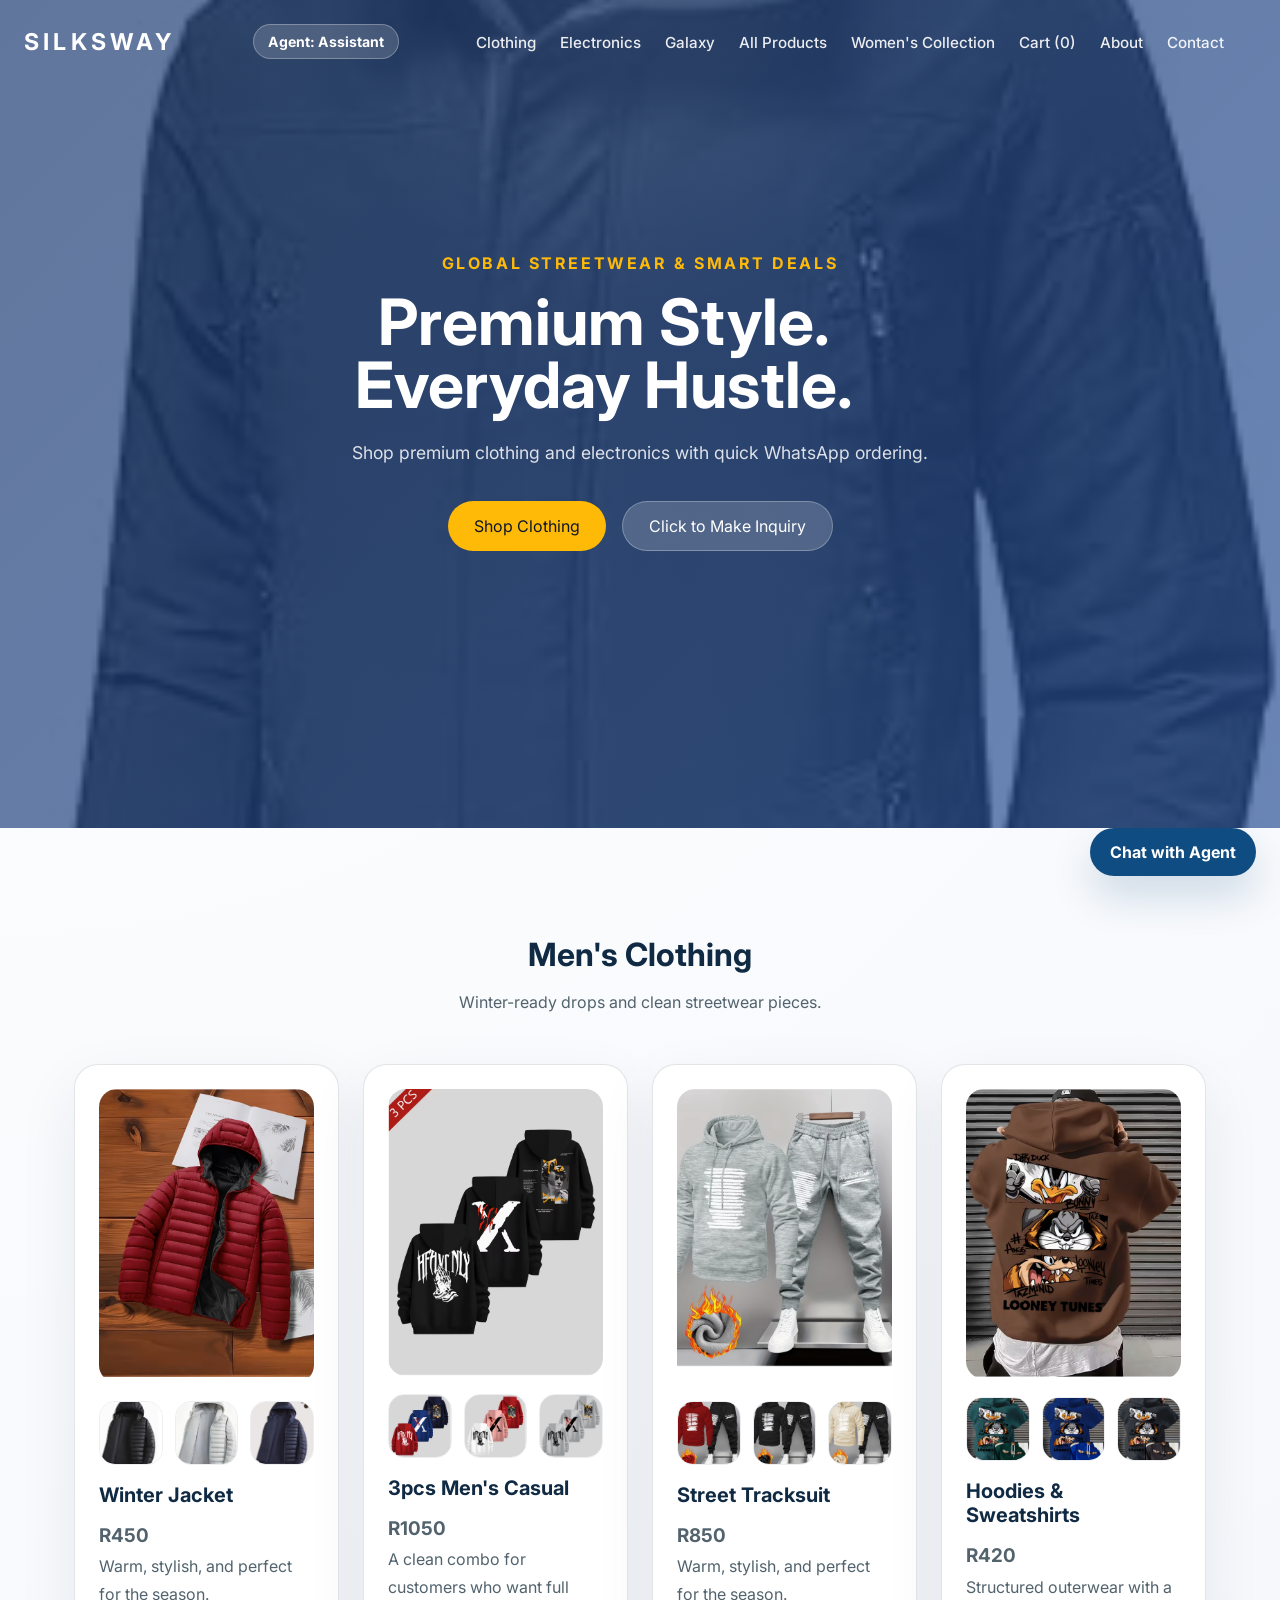
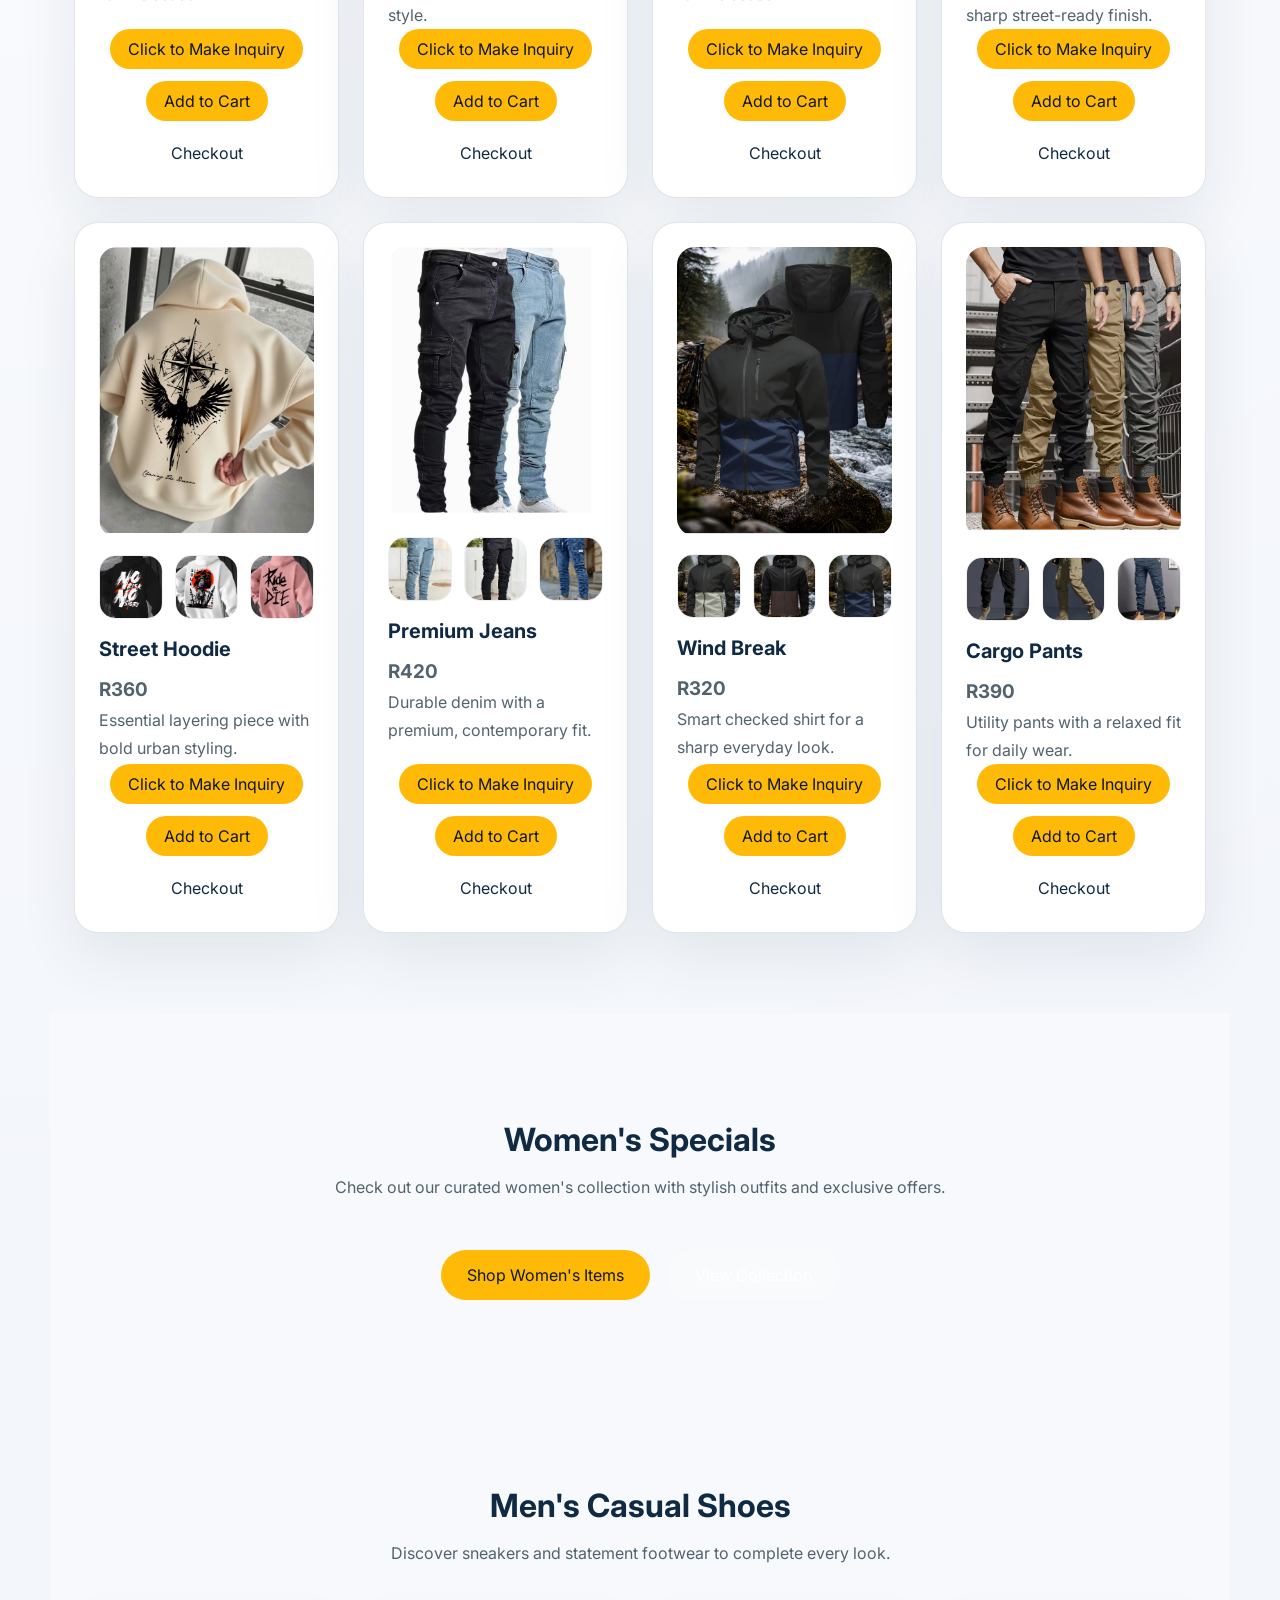
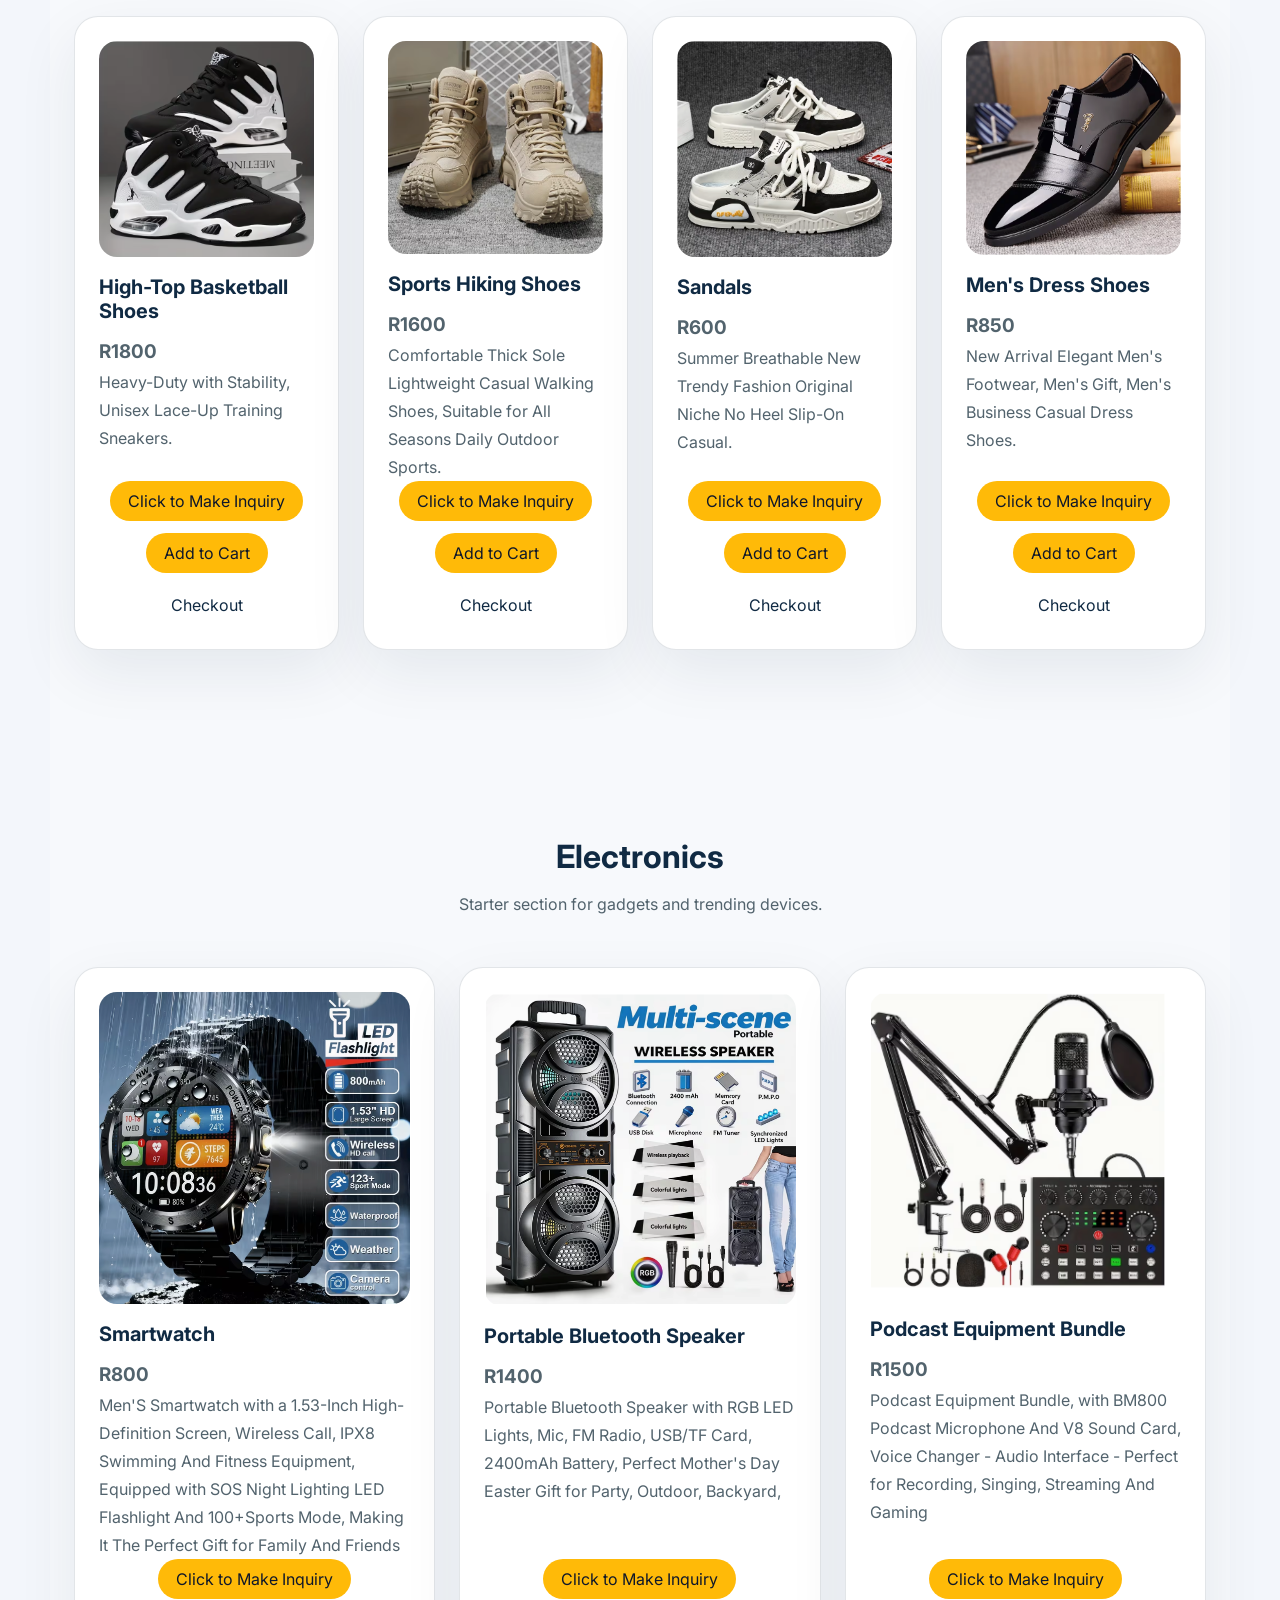
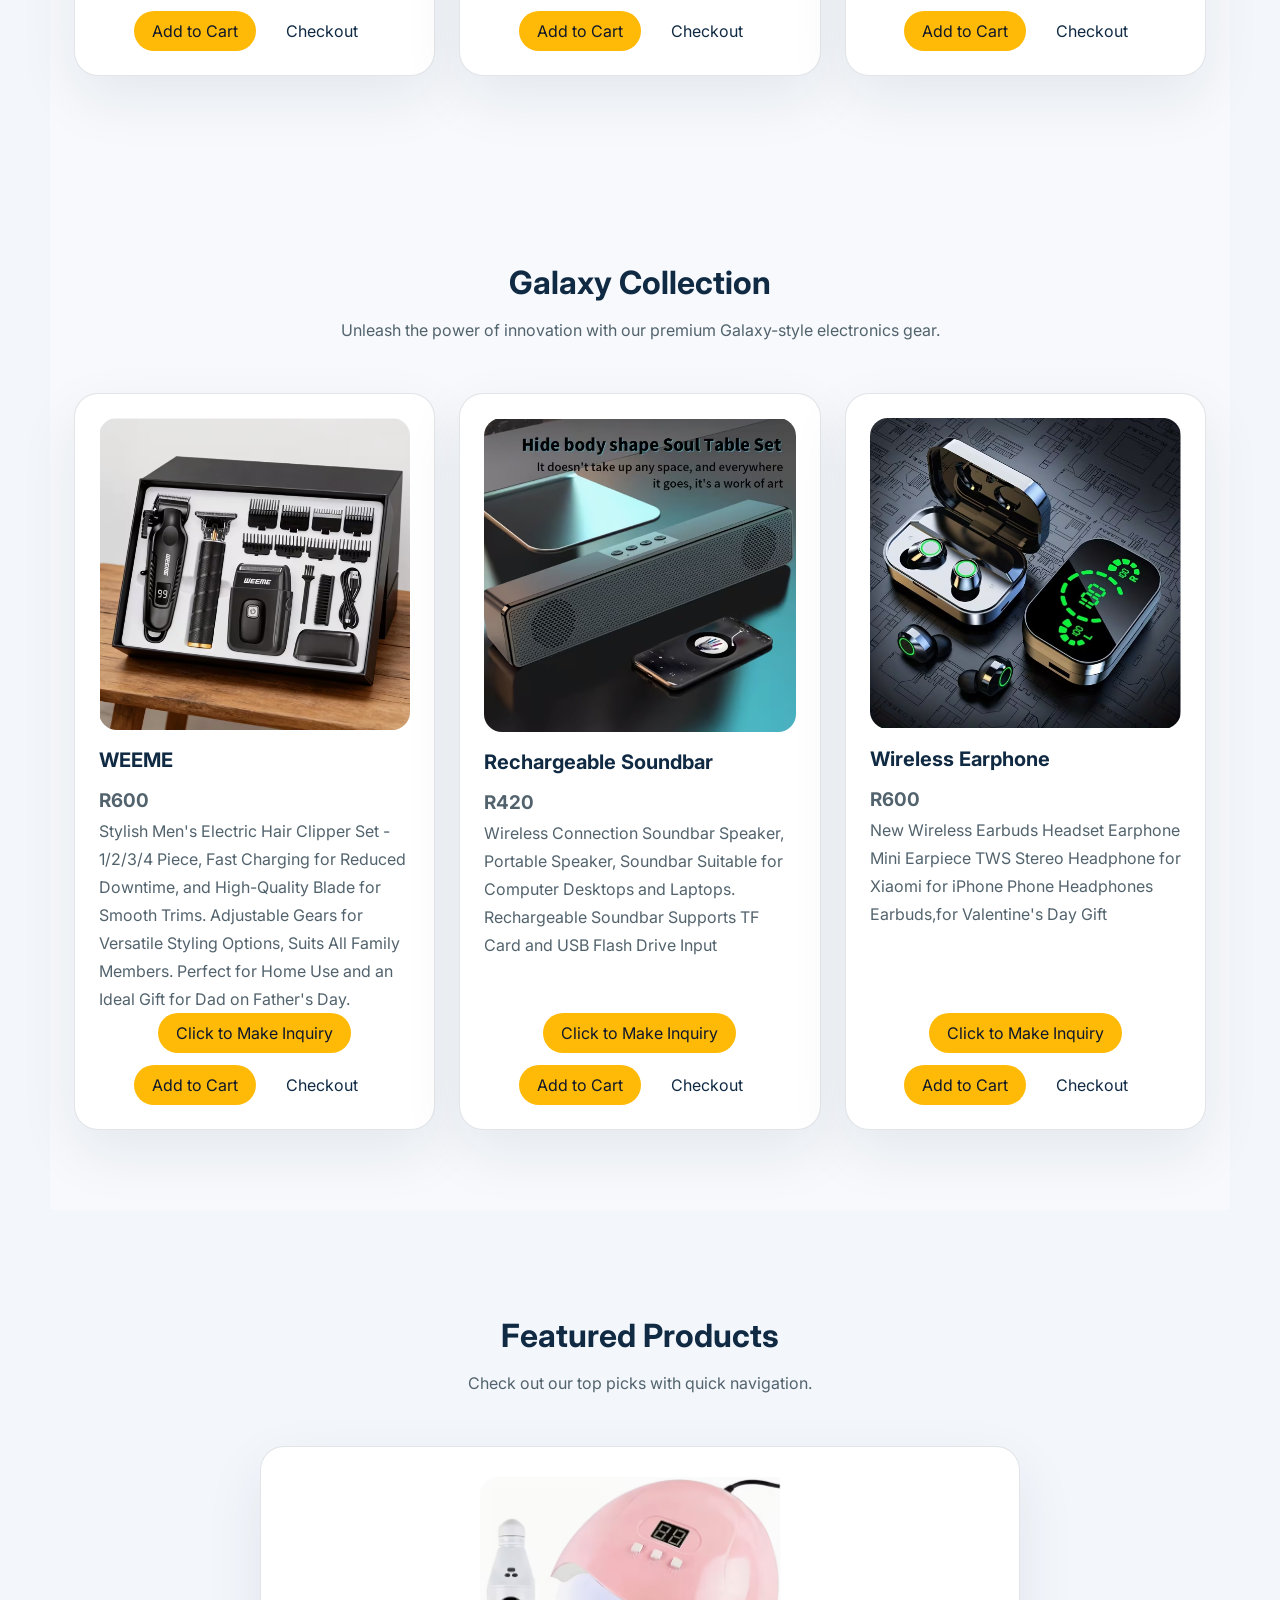
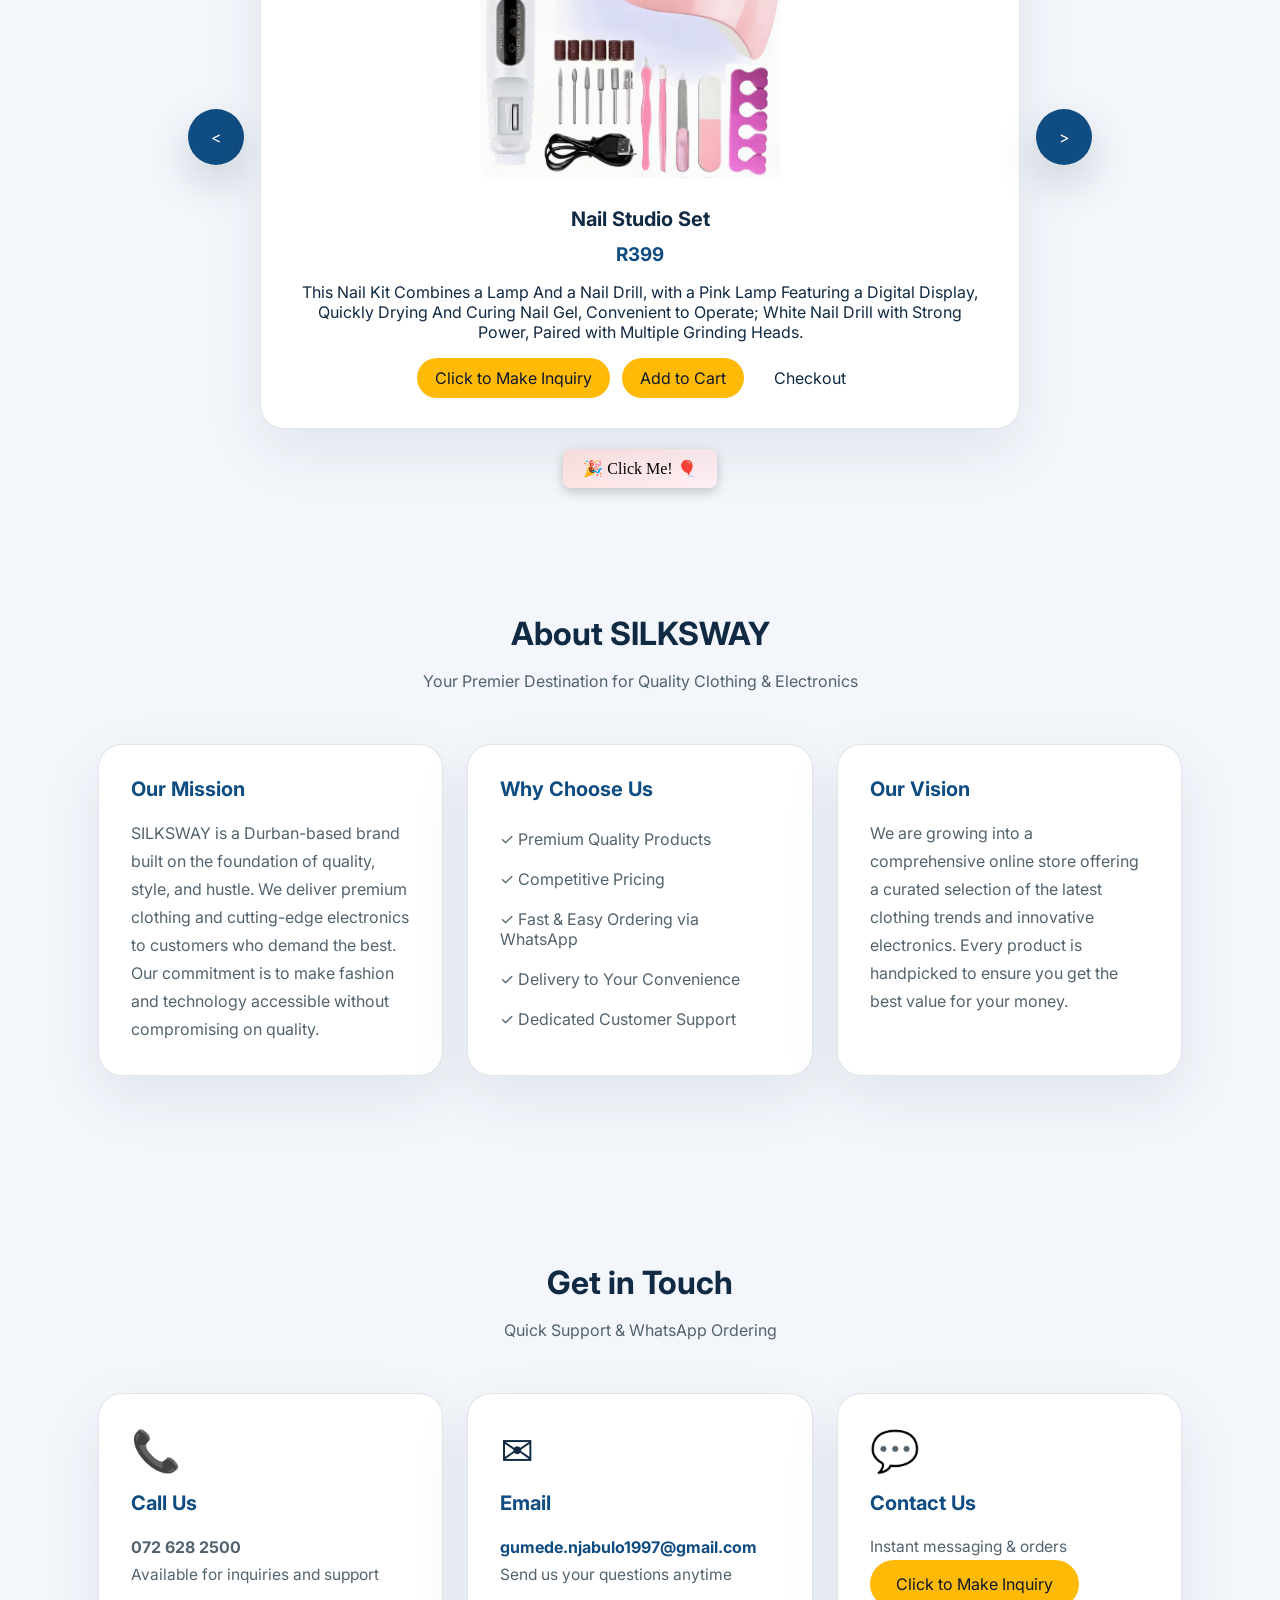
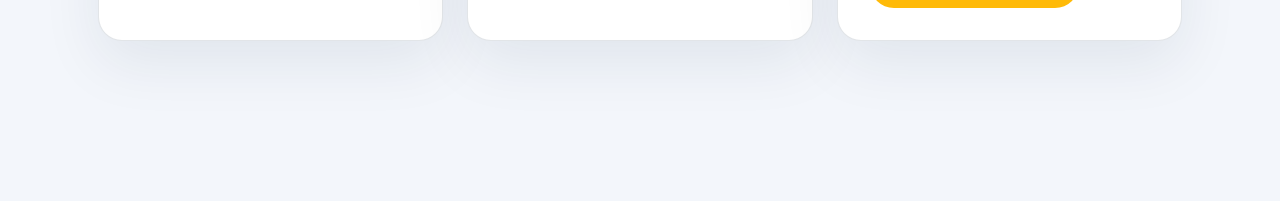
==== commit d50d8e83: "Add files via upload" ====
--- a/index.html
+++ b/index.html
@@ -627,10 +627,16 @@
         <!-- Product 14 -->
 
       </div>
-      <button class="next-btn">&gt;</button>
-    </div>
-
-    
+      <button class="next-btn">&gt;</button> 
+    </div>
+
+ <!-- Kiddies Button & Section -->
+<button id="kiddies-btn">🎉 Click Me! 🎈</button>
+<div id="kiddies-section" style="display: none;">
+  <h1>WooHoo! You're in the Kiddies Zone! 🎊</h1>
+  <p>This is where all the fun stuff happens! 🚀🎮</p>
+  <a href="kiddies.html" class="continue-button">🎈 Continue to Kiddies Area 🎈</a>
+</div>
 
 
 
--- a/styles.css
+++ b/styles.css
@@ -866,5 +866,65 @@
 
 
 
-
-
+/* Style the kiddies button */
+#kiddies-btn {
+    background-color: #FFC080; /* Light orange color */
+    color: #000; /* Black text */
+    border: none;
+    padding: 10px 20px;
+    font-size: 16px;
+    cursor: pointer;
+    border-radius: 8px;
+}
+
+#kiddies-btn:hover {
+    background-color: #FFA07A; /* Light salmon color on hover */
+}
+
+/* Style the kiddies section */
+#kiddies-section {
+    background-color: #87CEEB; /* Light blue */
+    padding: 20px;
+    border: 2px solid #000;
+    border-radius: 10px;
+    margin-top: 20px;
+    text-align: center;
+}
+
+ /* Kiddies Section Styles */
+    #kiddies-section {
+      background: linear-gradient(135deg, #ffe4e1, #fff0f5);
+      padding: 40px 20px;
+      border-radius: 20px;
+      text-align: center;
+      margin: 20px auto;
+      max-width: 600px;
+      font-family: 'Comic Neue', cursive;
+      box-shadow: 0 4px 12px rgba(0,0,0,0.2);
+      animation: bounceIn 1s ease;
+    }
+
+    #kiddies-btn {
+    background: linear-gradient(135deg, #ffe4e1, #fff0f5);
+    color: #000; /* Black text */
+    border: none;
+    padding: 10px 20px;
+    font-size: 16px;
+    cursor: pointer;
+    border-radius: 8px;
+    display: block; /* Center it horizontally */
+    margin: 20px auto; /* Add margin for spacing */
+    max-width: 600px;
+      font-family: 'Comic Neue', cursive;
+      box-shadow: 0 4px 12px rgba(0,0,0,0.2);
+      animation: bounceIn 1s ease;
+}
+    #kiddies-section h1 {
+      font-size: 2em;
+      color: #ff69b4;
+    }
+
+    #kiddies-section p {
+      font-size: 1.2em;
+      margin-top: 15px;
+    }
